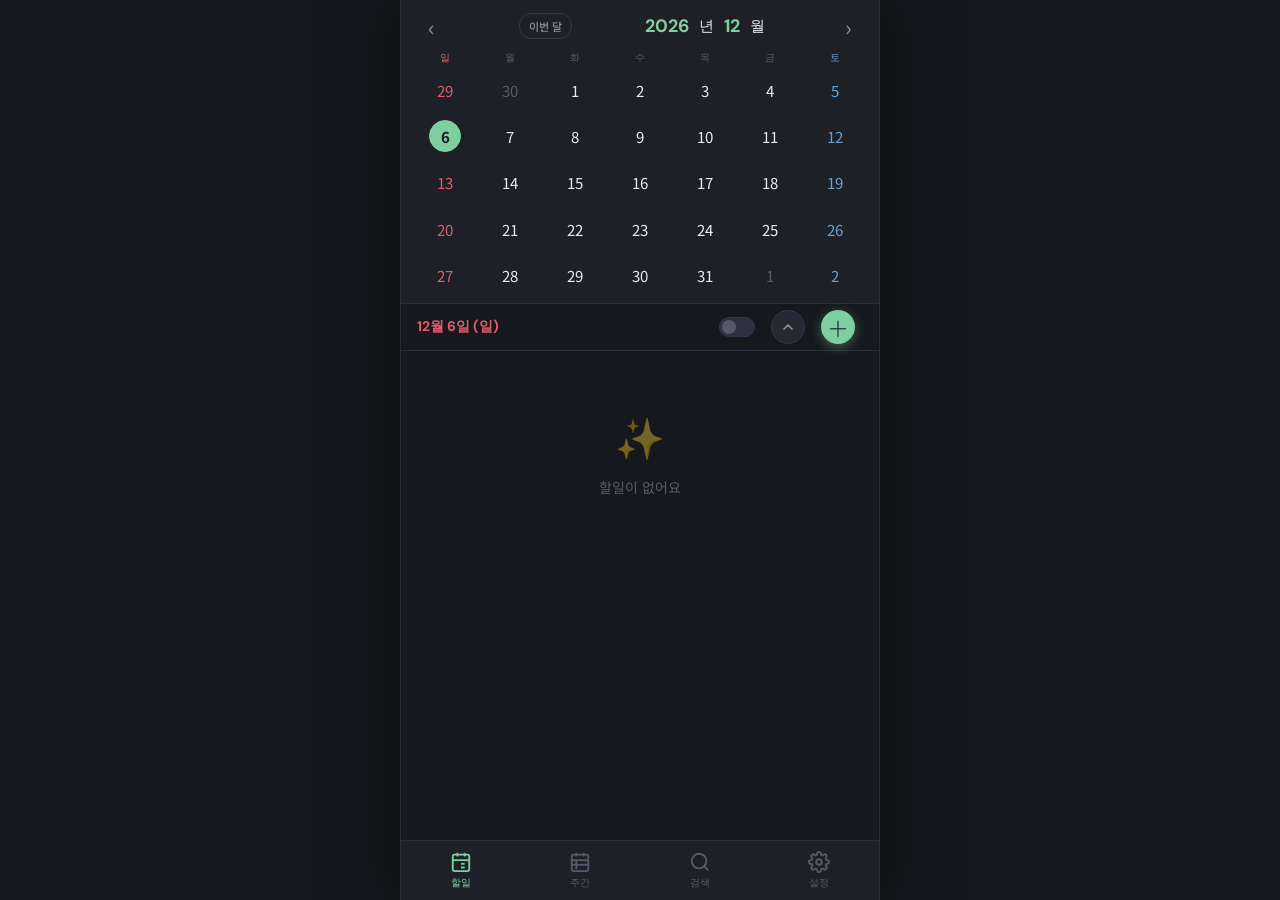
==== index.html @ 2c6abc19 "Update index.html" ====
<!DOCTYPE html>
<html lang="ko">
<head>
  <meta charset="UTF-8" />
  <meta name="viewport" content="width=device-width, initial-scale=1.0, maximum-scale=1.0, user-scalable=no" />
  <meta name="apple-mobile-web-app-capable" content="yes" />
  <meta name="apple-mobile-web-app-status-bar-style" content="black-translucent" />
  <meta name="theme-color" content="#1a1a2e" />
  <title>똑비서</title>
  <link rel="stylesheet" href="css/style.css" />
  <link rel="preconnect" href="https://fonts.googleapis.com" />
  <link href="https://fonts.googleapis.com/css2?family=Noto+Sans+KR:wght@300;400;500;700&family=DM+Sans:wght@300;400;500&display=swap" rel="stylesheet" />
  <style>
    /* ── 스플래시 화면 ── */
    #splash-screen {
      position: fixed;
      inset: 0;
      background: #16181d;
      display: flex;
      flex-direction: column;
      align-items: center;
      justify-content: center;
      z-index: 9999;
      gap: 0;
    }
    #splash-logo {
      width: 420px;
      height: 420px;
      animation: splash-pulse 1.8s ease-in-out infinite;
    }
    #splash-title {
      display: none;
    }
    @keyframes splash-pulse {
      0%, 100% { opacity: 1; transform: scale(1); }
      50%       { opacity: 0.75; transform: scale(0.96); }
    }
    @keyframes spin { to { transform: rotate(360deg); } }
  </style>
</head>
<body>
<script>
  // 스플래시 전에 라이트 모드 복원 (깜빡임 방지)
  if (localStorage.getItem('lightmode') === '1') {
    document.body.classList.add('light-mode');
  }
</script>

<!-- ===== 스플래시 화면 (앱 로딩 중 표시) ===== -->
<div id="splash-screen">
  <img id="splash-logo" src="logo.png" alt="똑비서" />
  <script>
    if (localStorage.getItem('lightmode') === '1') {
      document.getElementById('splash-logo').src = 'logo1.png';
    }
  </script>
</div>

<div id="app" style="display:none">

  
  <!-- ===== 할일 탭 ===== -->
  <div id="tab-todo" class="tab-content active">
    <div id="calendar-section">
      <div id="calendar-header">
        <button id="cal-prev" class="cal-nav">&#8249;</button>
        <button id="cal-thismonth-btn" class="cal-thismonth-btn">이번 달</button>
        <div id="cal-title">
          <span id="cal-year" class="cal-year-btn"></span>년
          <span id="cal-month" class="cal-month-btn"></span>월
        </div>
        <button id="cal-next" class="cal-nav">&#8250;</button>
      </div>
      <div id="calendar-weekdays">
        <span class="wd sun">일</span><span class="wd">월</span><span class="wd">화</span>
        <span class="wd">수</span><span class="wd">목</span><span class="wd">금</span><span class="wd sat">토</span>
      </div>
      <div id="calendar-grid"></div>
    </div>
    <div id="selected-date-bar">
      <span id="selected-date-label"></span><span id="weather-display" style="margin-left:10px;font-size:13px;color:var(--text-secondary);white-space:nowrap;"></span>
      <div id="date-bar-actions" style="visibility:hidden">
        <button id="lightmode-toggle" title="라이트/다크 모드 전환">
          <div class="lm-toggle-track"><div class="lm-toggle-thumb"></div></div>
        </button>
        <button id="cal-toggle-btn" title="달력 접기/펴기">
          <svg id="cal-toggle-icon" viewBox="0 0 24 24" fill="none" stroke="currentColor" stroke-width="2.5" stroke-linecap="round" stroke-linejoin="round">
            <polyline points="18 15 12 9 6 15"></polyline>
          </svg>
        </button>
        <button id="fab-add">＋</button>
      </div>
    </div>
    <div id="todo-list-section">
      <ul id="todo-list"></ul>
    </div>
  </div>

  <!-- ===== 주간 탭 ===== -->
  <div id="tab-weekly" class="tab-content">
    <div id="weekly-header">
      <button id="week-prev" class="week-nav">&#8249;</button>
      <span id="week-range-label"></span>
      <div id="week-header-right">
        <button id="week-important-btn" class="week-filter-btn" title="주간 표시 항목만 보기">중요</button>
        <button id="week-next" class="week-nav">&#8250;</button>
      </div>
    </div>
    <div id="week-day-row-wrap">
      <div id="week-day-row"></div>
    </div>
    <div id="week-selected-bar">
      <span id="week-selected-label"></span>
    </div>
    <div id="weekly-list-section">
      <div id="weekly-todo-list"></div>
    </div>
  </div>

  <!-- ===== 검색 탭 ===== -->
  <div id="tab-search" class="tab-content">
    <div id="search-container">
      <div id="search-input-wrap">
        <input type="text" id="search-input" placeholder="검색어를 입력하세요..." />
        <button id="search-clear">✕</button>
      </div>
      <ul id="search-results"></ul>
    </div>
  </div>

  <!-- ===== 하단 탭바 ===== -->
  <nav id="bottom-nav">
    <button class="nav-btn active" data-tab="todo" id="nav-todo">
      <svg viewBox="0 0 24 24" fill="none" stroke="currentColor" stroke-width="2">
        <rect x="3" y="4" width="18" height="18" rx="2"/>
        <line x1="16" y1="2" x2="16" y2="6"/><line x1="8" y1="2" x2="8" y2="6"/>
        <line x1="3" y1="10" x2="21" y2="10"/>
        <line x1="8" y1="14" x2="8.01" y2="14" stroke-width="3"/><line x1="12" y1="14" x2="16" y2="14"/>
        <line x1="8" y1="18" x2="8.01" y2="18" stroke-width="3"/><line x1="12" y1="18" x2="16" y2="18"/>
      </svg>
      <span>할일</span>
    </button>
    <button class="nav-btn" data-tab="weekly" id="nav-weekly">
      <svg viewBox="0 0 24 24" fill="none" stroke="currentColor" stroke-width="2">
        <rect x="3" y="4" width="18" height="18" rx="2"/>
        <line x1="16" y1="2" x2="16" y2="6"/><line x1="8" y1="2" x2="8" y2="6"/>
        <line x1="3" y1="10" x2="21" y2="10"/>
        <line x1="3" y1="15" x2="21" y2="15"/>
        <line x1="8" y1="10" x2="8" y2="20"/>
      </svg>
      <span>주간</span>
    </button>
    <button class="nav-btn" data-tab="search" id="nav-search">
      <svg viewBox="0 0 24 24" fill="none" stroke="currentColor" stroke-width="2">
        <circle cx="11" cy="11" r="8"/>
        <line x1="21" y1="21" x2="16.65" y2="16.65"/>
      </svg>
      <span>검색</span>
    </button>
    <button class="nav-btn" data-tab="settings" id="nav-settings">
      <svg viewBox="0 0 24 24" fill="none" stroke="currentColor" stroke-width="2">
        <circle cx="12" cy="12" r="3"/>
        <path d="M19.4 15a1.65 1.65 0 0 0 .33 1.82l.06.06a2 2 0 0 1-2.83 2.83l-.06-.06a1.65 1.65 0 0 0-1.82-.33 1.65 1.65 0 0 0-1 1.51V21a2 2 0 0 1-4 0v-.09A1.65 1.65 0 0 0 9 19.4a1.65 1.65 0 0 0-1.82.33l-.06.06a2 2 0 0 1-2.83-2.83l.06-.06A1.65 1.65 0 0 0 4.68 15a1.65 1.65 0 0 0-1.51-1H3a2 2 0 0 1 0-4h.09A1.65 1.65 0 0 0 4.6 9a1.65 1.65 0 0 0-.33-1.82l-.06-.06a2 2 0 0 1 2.83-2.83l.06.06A1.65 1.65 0 0 0 9 4.68a1.65 1.65 0 0 0 1-1.51V3a2 2 0 0 1 4 0v.09a1.65 1.65 0 0 0 1 1.51 1.65 1.65 0 0 0 1.82-.33l.06-.06a2 2 0 0 1 2.83 2.83l-.06.06A1.65 1.65 0 0 0 19.4 9a1.65 1.65 0 0 0 1.51 1H21a2 2 0 0 1 0 4h-.09a1.65 1.65 0 0 0-1.51 1z"/>
      </svg>
      <span>설정</span>
    </button>
  </nav>

</div>

<!-- ===== 설정 슬라이드 패널 ===== -->
<div id="settings-overlay" class="hidden"></div>
<div id="settings-panel" class="hidden">
  <div id="settings-panel-header">
    <span>설정</span>
    <button id="settings-close">✕</button>
  </div>
  <div id="settings-menu">
    <button class="settings-menu-item" id="menu-repeats">
      <span class="settings-menu-icon">🔁</span>
      <span class="settings-menu-label">반복함</span>
      <span class="settings-menu-arrow">›</span>
    </button>
    <button class="settings-menu-item" id="menu-theme">
      <span class="settings-menu-icon">🎨</span>
      <span class="settings-menu-label">테마</span>
      <span class="settings-menu-arrow">›</span>
    </button>
    <button class="settings-menu-item" id="menu-stats">
      <span class="settings-menu-icon">📊</span>
      <span class="settings-menu-label">통계</span>
      <span class="settings-menu-arrow">›</span>
    </button>
    <button class="settings-menu-item" id="menu-export">
      <span class="settings-menu-icon">📤</span>
      <span class="settings-menu-label">파일 내보내기</span>
    </button>
    <button class="settings-menu-item" id="menu-import">
      <span class="settings-menu-icon">📥</span>
      <span class="settings-menu-label">파일 가져오기</span>
    </button>
    <input type="file" id="import-file-input" accept=".json,application/json" style="display:none" />
  </div>
</div>

<!-- ===== 반복함 패널 ===== -->
<div id="repeats-panel" class="hidden">
  <div id="repeats-panel-header">
    <button id="repeats-back">‹</button>
    <span>반복함</span>
  </div>
  <div id="repeats-list"></div>
</div>

<!-- ===== 모달 ===== -->
<div id="modal-overlay" class="hidden">
  <div id="modal-box">
    <div id="modal-header">
      <span id="modal-title-label">할일 추가</span>
      <button id="modal-close">✕</button>
    </div>
    <div id="modal-title-row">
      <input type="text" id="input-title" placeholder="할일을 입력하세요..." autocomplete="off" />
      <label id="detail-toggle-label">
        <input type="checkbox" id="detail-toggle" />
        <span>상세</span>
      </label>
    </div>
    <div id="detail-section" class="hidden">
      <div class="detail-row">
        <label class="detail-label">중요도</label>
        <div id="importance-btns">
          <button class="imp-btn" data-val="0">없음</button>
          <button class="imp-btn" data-val="1">낮음</button>
          <button class="imp-btn" data-val="2">보통</button>
          <button class="imp-btn" data-val="3">높음</button>
        </div>
        <label id="weekly-flag-label">
          <input type="checkbox" id="input-weekly-flag" />
          <span>주간</span>
        </label>
      </div>
      <div class="detail-row">
        <label class="detail-label">메모</label>
        <textarea id="input-memo" placeholder="메모 (선택사항)"></textarea>
      </div>
      <div class="detail-row">
        <label class="detail-label">날짜</label>
        <input type="date" id="input-date" />
      </div>
      <div class="detail-row">
        <label class="detail-label">상기</label>
        <input type="number" id="input-remind" placeholder="0" min="0" max="30" value="0" />
        <span class="detail-unit">일 전</span>
        <button id="repeat-btn" class="repeat-btn" title="반복 설정">🔁 반복</button>
        <label id="checklist-toggle-label">
          <input type="checkbox" id="checklist-toggle" />
          <span>리스트</span>
        </label>
        <button id="checklist-open-btn" class="checklist-open-btn hidden" title="체크리스트 편집">☑ 리스트</button>
      </div>
    </div>
    <button id="modal-save">저장</button>
  </div>
</div>

<!-- ===== 반복 설정 모달 ===== -->
<div id="repeat-overlay" class="hidden">
  <div id="repeat-box">
    <div id="repeat-header">
      <span>반복 설정</span>
      <button id="repeat-modal-close">✕</button>
    </div>
    <div id="rtype-row">
      <button class="rtype-btn active" data-type="none">없음</button>
      <button class="rtype-btn" data-type="daily">매일</button>
      <button class="rtype-btn" data-type="weekly">매주</button>
      <button class="rtype-btn" data-type="monthly">매월</button>
      <button class="rtype-btn" data-type="yearly">매년</button>
      <button class="rtype-btn" data-type="custom">커스텀</button>
    </div>
    <div id="repeat-weekly-wrap" class="repeat-detail hidden">
      <label class="repeat-sub-label">요일 선택</label>
      <div id="repeat-weekday-btns">
        <button class="rday-btn" data-d="0">일</button><button class="rday-btn" data-d="1">월</button>
        <button class="rday-btn" data-d="2">화</button><button class="rday-btn" data-d="3">수</button>
        <button class="rday-btn" data-d="4">목</button><button class="rday-btn" data-d="5">금</button>
        <button class="rday-btn" data-d="6">토</button>
      </div>
    </div>
    <div id="repeat-monthly-wrap" class="repeat-detail hidden">
      <div id="repeat-monthly-mode-row">
        <button class="rmonth-mode-btn active" data-mode="day">N일</button>
        <button class="rmonth-mode-btn" data-mode="week">X째주 Y요일</button>
      </div>
      <div id="repeat-monthly-day-wrap" class="repeat-option">
        <label>매월</label>
        <input type="number" id="repeat-monthly-day" min="1" max="31" placeholder="1" />
        <span>일</span>
      </div>
      <div id="repeat-monthly-week-wrap" class="repeat-option hidden">
        <select id="repeat-monthly-week">
          <option value="1">첫째</option><option value="2">둘째</option>
          <option value="3">셋째</option><option value="4">넷째</option><option value="5">마지막</option>
        </select>
        <select id="repeat-monthly-weekday">
          <option value="0">일요일</option><option value="1">월요일</option><option value="2">화요일</option>
          <option value="3">수요일</option><option value="4">목요일</option><option value="5">금요일</option>
          <option value="6">토요일</option>
        </select>
      </div>
    </div>
    <div id="repeat-yearly-wrap" class="repeat-detail hidden">
      <div class="repeat-option">
        <label>매년</label>
        <select id="repeat-yearly-month">
          <option value="1">1월</option><option value="2">2월</option><option value="3">3월</option>
          <option value="4">4월</option><option value="5">5월</option><option value="6">6월</option>
          <option value="7">7월</option><option value="8">8월</option><option value="9">9월</option>
          <option value="10">10월</option><option value="11">11월</option><option value="12">12월</option>
        </select>
        <input type="number" id="repeat-yearly-day" min="1" max="31" placeholder="1" />
        <span>일</span>
      </div>
    </div>
    <div id="repeat-custom-wrap" class="repeat-detail hidden">
      <label class="repeat-sub-label">요일 선택 (복수)</label>
      <div id="repeat-custom-day-btns">
        <button class="rday-btn" data-d="0">일</button><button class="rday-btn" data-d="1">월</button>
        <button class="rday-btn" data-d="2">화</button><button class="rday-btn" data-d="3">수</button>
        <button class="rday-btn" data-d="4">목</button><button class="rday-btn" data-d="5">금</button>
        <button class="rday-btn" data-d="6">토</button>
      </div>
    </div>
    <div class="repeat-option">
      <label class="repeat-end-label">
        <input type="checkbox" id="repeat-end-toggle" />
        <span>종료일 설정</span>
      </label>
      <div id="repeat-end-date-wrap" class="hidden">
        <input type="date" id="repeat-end-date" />
      </div>
    </div>
    <div id="repeat-footer">
      <button id="repeat-cancel-btn" class="repeat-footer-btn cancel">취소</button>
      <button id="repeat-confirm-btn" class="repeat-footer-btn confirm">확인</button>
    </div>
  </div>
</div>

<!-- ===== 액션 팝업 ===== -->
<div id="action-popup" class="hidden">
  <div id="action-box">
    <input type="date" id="action-date-picker" />
    <button class="action-btn" id="action-tomorrow">📅 1일 뒤</button>
    <button class="action-btn" id="action-pick-date">🗓 날짜 선택</button>
    <button class="action-btn danger" id="action-delete">🗑 삭제</button>
  </div>
</div>

<!-- ===== 년도 팝업 ===== -->
<div id="year-popup" class="hidden">
  <div id="year-box">
    <label>년도 입력</label>
    <input type="number" id="year-input" min="1900" max="2100" />
    <div id="year-btns">
      <button id="year-cancel">취소</button>
      <button id="year-confirm">확인</button>
    </div>
  </div>
</div>

<!-- ===== 월 팝업 ===== -->
<div id="month-popup" class="hidden">
  <div id="month-box">
    <div id="month-grid">
      <button class="month-btn" data-m="1">1월</button><button class="month-btn" data-m="2">2월</button>
      <button class="month-btn" data-m="3">3월</button><button class="month-btn" data-m="4">4월</button>
      <button class="month-btn" data-m="5">5월</button><button class="month-btn" data-m="6">6월</button>
      <button class="month-btn" data-m="7">7월</button><button class="month-btn" data-m="8">8월</button>
      <button class="month-btn" data-m="9">9월</button><button class="month-btn" data-m="10">10월</button>
      <button class="month-btn" data-m="11">11월</button><button class="month-btn" data-m="12">12월</button>
    </div>
  </div>
</div>

<!-- ===== 체크리스트 모달 ===== -->
<div id="checklist-overlay" class="hidden">
  <div id="checklist-box">
    <div id="checklist-header">
      <span>체크 리스트</span>
      <button id="checklist-modal-close">✕</button>
    </div>
    <div id="checklist-items"></div>
    <div id="checklist-add-row">
      <input type="text" id="checklist-input" placeholder="" autocomplete="off" />
      <button id="checklist-add-btn">＋</button>
    </div>
    <div id="checklist-footer">
      <button id="checklist-cancel-btn" class="checklist-footer-btn cancel">취소</button>
      <button id="checklist-confirm-btn" class="checklist-footer-btn confirm">확인</button>
    </div>
  </div>
</div>

<!-- ===== 반복 수정 시트 ===== -->
<div id="repeat-edit-overlay" class="hidden">
  <div id="repeat-edit-box">
    <div class="rds-title">반복 일정 수정</div>
    <button class="rds-btn" id="repeat-edit-only">이 날짜만 수정</button>
    <button class="rds-btn" id="repeat-edit-from">이 날짜 이후 모두 수정</button>
    <button class="rds-btn" id="repeat-edit-all">전체 수정</button>
    <button class="rds-btn cancel" id="repeat-edit-cancel">취소</button>
  </div>
</div>

<!-- ===== 가져오기 확인 모달 ===== -->
<div id="import-confirm-modal" class="hidden">
  <div class="generic-modal-box">
    <div class="generic-modal-title">파일 가져오기</div>
    <div class="generic-modal-text">
      기존의 모든 데이터를 삭제하고,<br>가져온 파일을 적용합니다.
    </div>
    <div class="generic-modal-btns">
      <button class="generic-modal-btn cancel" id="import-confirm-cancel">취소</button>
      <button class="generic-modal-btn danger" id="import-confirm-ok">확인</button>
    </div>
  </div>
</div>

<!-- ===== 형식 오류 안내 모달 ===== -->
<div id="import-error-modal" class="hidden">
  <div class="generic-modal-box">
    <div class="generic-modal-title">파일 형식 오류</div>
    <div class="generic-modal-text" id="import-error-text">
      올바른 똑비서 백업 파일이 아닙니다.
    </div>
    <div class="generic-modal-btns">
      <button class="generic-modal-btn confirm" id="import-error-ok">확인</button>
    </div>
  </div>
</div>

<!--
  스크립트 로딩 순서 (의존성 기준):
    1. config.js   — AppState, newId(), 날짜 유틸, 토스트
    2. storage.js  — IndexedDB 헬퍼
    3. repeat.js   — isRepeatMatch() 정의 (db.js가 사용)
    4. db.js       — config + storage + isRepeatMatch 의존
    5. 그 외 UI 모듈 — 위 4개에 의존
    6. app.js      — 모든 init 호출 (마지막)
-->
<script src="js/config.js"></script>
<script src="js/storage.js"></script>
<script src="js/repeat.js"></script>
<script src="js/db.js"></script>
<script src="js/calendar.js"></script>
<script src="js/modal.js"></script>
<script src="js/gesture.js"></script>
<script src="js/todo.js"></script>
<script src="js/search.js"></script>
<script src="js/weekly.js"></script>
<script src="js/settings.js"></script>
<script src="js/sound.js"></script>
<script src="js/app.js"></script>

<!-- 사용 로그 (자가 실행, 본 앱과 분리) -->
<script src="js/analytics.js"></script>

<script>
/* ── 메모 URL 링크 미리보기 ── */
function updateMemoLinks() {
  const memo = document.getElementById('input-memo');
  if (!memo) return;

  let linkBox = document.getElementById('memo-links-preview');
  const urlRegex = /https?:\/\/[^\s\n"'<>]+/g;
  const urls = (memo.value || '').match(urlRegex);

  if (!urls || urls.length === 0) {
    if (linkBox) linkBox.style.display = 'none';
    return;
  }

  if (!linkBox) {
    linkBox = document.createElement('div');
    linkBox.id = 'memo-links-preview';
    linkBox.style.cssText = 'padding:6px 12px 2px;display:flex;flex-direction:column;gap:4px;';
    const memoRow = memo.closest('.detail-row');
    if (memoRow && memoRow.nextElementSibling) {
      memoRow.parentNode.insertBefore(linkBox, memoRow.nextElementSibling);
    }
  }

  linkBox.innerHTML = '';
  linkBox.style.display = 'flex';

  [...new Set(urls)].forEach(url => {
    const a = document.createElement('a');
    a.href = url;
    a.target = '_blank';
    a.rel = 'noopener noreferrer';
    a.textContent = url.length > 50 ? url.slice(0, 50) + '…' : url;
    a.style.cssText = 'font-size:12px;color:#7ecfa0;text-decoration:underline;word-break:break-all;cursor:pointer;';
    linkBox.appendChild(a);
  });
}

/* 모달 열릴 때 링크 감지 + 넘버링 들여쓰기 복원 */
(function() {
  const _orig = window.openEditModal;
  if (_orig) {
    window.openEditModal = function(todo) {
      _orig(todo);
      setTimeout(() => {
        updateMemoLinks();
        // trim()으로 사라진 1번 항목 들여쓰기 복원
        const memo = document.getElementById('input-memo');
        if (memo && /^\d+\. /.test(memo.value) && /\n {4}\d+\. /.test(memo.value)) {
          memo.value = '    ' + memo.value;
        }
      }, 60);
    };
  }
})();

/* 메모 입력 중 실시간 감지 */
document.addEventListener('input', e => {
  if (e.target.id === 'input-memo') updateMemoLinks();
});

/* 모달 닫힐 때 링크 박스 제거 */
(function() {
  const _orig = window.closeModal;
  if (_orig) {
    window.closeModal = function(...args) {
      const lb = document.getElementById('memo-links-preview');
      if (lb) lb.remove();
      _orig(...args);
    };
  }
})();

/* ── 메모 자동 번호 리스트 (input 이벤트 — 모바일/PC 공통) ── */
(function() {
  let _prevVal = '';
  document.addEventListener('input', function(e) {
    const el = e.target;
    if (el.id !== 'input-memo') return;

    const val = el.value;
    const pos = el.selectionStart;
    const lineStart = val.lastIndexOf('\n', pos - 1) + 1;
    const lineText  = val.substring(lineStart, pos);

    // 1. "숫자. " 입력 감지 → 들여쓰기 + 번호 변환
    const triggerMatch = lineText.match(/^(\d+)\. $/);
    if (triggerMatch) {
      const num = parseInt(triggerMatch[1]);
      const newLine = '    ' + num + '. ';
      const before = val.substring(0, lineStart);
      const after  = val.substring(pos);
      el.value = before + newLine + after;
      el.selectionStart = el.selectionEnd = lineStart + newLine.length;
      _prevVal = el.value;
      return;
    }

    // 2. 줄바꿈 감지 → 번호 줄 다음에 다음 번호 삽입
    const prevVal = _prevVal;
    _prevVal = val;
    if (val.length <= prevVal.length) return; // 삭제면 무시
    const added = val.substring(prevVal.length);
    if (!added.includes('\n')) return;

    // 커서 이전 줄 (방금 엔터 친 줄)
    const prevLineEnd = pos - 1;
    const prevLineStart = val.lastIndexOf('\n', prevLineEnd - 1) + 1;
    const prevLine = val.substring(prevLineStart, prevLineEnd);

    const match = prevLine.match(/^( {4})(\d+)\. (.*)/);
    if (!match) return;

    const indent  = match[1];
    const num     = parseInt(match[2]);
    const content = match[3];

    if (content === '') {
      // 빈 번호 줄 → 번호 제거
      const before = val.substring(0, prevLineStart);
      const after  = val.substring(pos);
      el.value = before + after;
      el.selectionStart = el.selectionEnd = prevLineStart;
    } else {
      // 다음 번호 삽입
      const nextPrefix = indent + (num + 1) + '. ';
      const before = val.substring(0, pos);
      const after  = val.substring(pos);
      el.value = before + nextPrefix + after;
      el.selectionStart = el.selectionEnd = pos + nextPrefix.length;
    }
    _prevVal = el.value;
  });
})();
</script>


<script>
/* ── 날씨 표시 (Open-Meteo, 세종시 고정) ── */
(function() {
  const LAT = 36.48, LON = 127.29;
  const WMO = {
    0:'☀️',1:'🌤️',2:'⛅',3:'☁️',
    45:'🌫️',48:'🌫️',
    51:'🌧️',53:'🌧️',55:'🌧️',
    61:'🌧️',63:'🌧️',65:'🌧️',
    71:'❄️',73:'❄️',75:'❄️',77:'❄️',
    80:'🌦️',81:'🌦️',82:'🌦️',
    85:'🌨️',86:'🌨️',
    95:'⛈️',96:'⛈️',99:'⛈️'
  };
  function wIcon(code) { return WMO[code] || '🌡️'; }

  async function fetchWeather() {
    try {
      const url = 'https://api.open-meteo.com/v1/forecast?latitude=' + LAT +
        '&longitude=' + LON +
        '&daily=temperature_2m_max,temperature_2m_min,weathercode' +
        '&timezone=Asia%2FSeoul&forecast_days=1';
      const res = await fetch(url);
      const data = await res.json();
      const max  = Math.round(data.daily.temperature_2m_max[0]);
      const min  = Math.round(data.daily.temperature_2m_min[0]);
      const icon = wIcon(data.daily.weathercode[0]);
      const el = document.getElementById('weather-display');
      if (el) el.textContent = icon + ' ' + min + '°/' + max + '°';
    } catch(e) {}
  }

  document.addEventListener('DOMContentLoaded', () => {
    setTimeout(fetchWeather, 1500);
  });
})();
</script>
</body>
</html>
---- css/style.css ----
/* =============================================
   똑비서 - CSS (다크모드)
   ============================================= */

:root {
  --bg-base:      #16181d;
  --bg-surface:   #1e2028;
  --bg-elevated:  #262932;
  --bg-hover:     #2e3240;
  --accent:       #7ecfa0;
  --accent-dim:   #4a9e6d;
  --accent-glow:  rgba(126, 207, 160, 0.15);
  --text-primary:   #e8eaf0;
  --text-secondary: #8b90a0;
  --text-muted:     #555a6a;
  --text-done:      #4a4f5e;
  --border:       #2a2d38;
  --border-light: #333748;
  --danger:       #e05c6a;
  --imp-1: #9e9e9e;
  --imp-2: #c8a84b;
  --imp-3: #e8732a;
  --bottom-nav-h: 60px;
  --radius: 12px;
  --radius-sm: 8px;
  --font-main: 'Noto Sans KR', sans-serif;
  --font-ui:   'DM Sans', sans-serif;
}

*, *::before, *::after { box-sizing: border-box; margin: 0; padding: 0; }
html, body { height: 100%; overflow: hidden; }
body {
  font-family: var(--font-main);
  background: var(--bg-base);
  color: var(--text-primary);
  -webkit-font-smoothing: antialiased;
  overscroll-behavior: none;
}
button { border: none; cursor: pointer; background: none; color: inherit; font-family: inherit; }
input, textarea { font-family: inherit; }
ul { list-style: none; }

#app {
  display: flex;
  flex-direction: column;
  height: 100dvh;
  max-width: 480px;
  margin: 0 auto;
  position: relative;
  overflow: hidden;
}

.tab-content { display: none; flex: 1; flex-direction: column; overflow: hidden; }
.tab-content.active { display: flex; }

/* ── 달력 ── */
#calendar-section {
  background: var(--bg-surface);
  border-bottom: 1px solid var(--border);
  padding: 8px 12px 4px;
  flex-shrink: 0;
  user-select: none;
  transition: all 0.35s cubic-bezier(0.4,0,0.2,1);
  overflow: hidden;
}
#calendar-header { display: flex; align-items: center; justify-content: space-between; margin-bottom: 6px; }
#cal-title { font-family: var(--font-ui); font-size: 15px; font-weight: 500; color: var(--text-primary); display: flex; gap: 4px; align-items: center; }
.cal-year-btn, .cal-month-btn { color: var(--accent); cursor: pointer; padding: 2px 6px; border-radius: var(--radius-sm); transition: background 0.15s; font-weight: 700; font-size: 18px; }
.cal-year-btn:hover, .cal-month-btn:hover { background: var(--accent-glow); }
.cal-nav { font-size: 22px; color: var(--text-secondary); width: 36px; height: 36px; display: flex; align-items: center; justify-content: center; border-radius: 50%; transition: background 0.15s, color 0.15s; }
.cal-nav:hover { background: var(--bg-elevated); color: var(--accent); }
.cal-thismonth-btn {
  font-size: 11px; font-weight: 500;
  color: var(--text-secondary);
  padding: 4px 9px;
  border-radius: 12px;
  border: 1px solid var(--border-light);
  margin-left: 4px;
  transition: background 0.15s, color 0.15s, border-color 0.15s;
  flex-shrink: 0;
}
.cal-thismonth-btn:hover { background: var(--accent-glow); color: var(--accent); border-color: var(--accent); }
#calendar-weekdays { display: grid; grid-template-columns: repeat(7, 1fr); margin-bottom: 1px; }
.wd { text-align: center; font-size: 10px; color: var(--text-muted); padding: 1px 0; font-family: var(--font-ui); }
.wd.sun { color: #e05c6a; }
.wd.sat { color: #6b9fd4; }
#calendar-grid { display: grid; grid-template-columns: repeat(7, 1fr); gap: 0; }
.cal-day {
  aspect-ratio: 1.4;
  display: flex; align-items: center; justify-content: center;
  font-size: 15px; border-radius: 6px; cursor: pointer;
  transition: background 0.12s, color 0.12s;
  position: relative; color: var(--text-primary);
  overflow: visible;
}
.cal-day:hover { background: var(--bg-hover); }
.cal-day.other-month { color: var(--text-muted); }
.cal-day.sun { color: #e05c6a; }
.cal-day.sat { color: #6b9fd4; }
.cal-day.today { background: transparent; color: var(--accent); font-weight: 700; }
.cal-day.selected { background: transparent; font-weight: 700; }
.cal-day.today::before, .cal-day.selected::before {
  content: '';
  position: absolute;
  width: 32px; height: 32px;
  border-radius: 50%;
  top: 50%; left: 50%;
  transform: translate(-50%, -50%);
  z-index: 0;
}
.cal-day.today::before { background: var(--accent-glow); border: 1.5px solid var(--accent); }
.cal-day.selected::before { background: var(--accent); }
.cal-day.selected { color: #1a1a2e; position: relative; }
.cal-day span { position: relative; z-index: 1; display: flex; align-items: center; justify-content: center; }
/* 점은 span 아래 절대 위치로 고정 — 숫자 위치에 영향 없음 */
.cal-day.has-todo span::after {
  content: '';
  position: absolute;
  top: 100%;
  margin-top: 2px;
  left: 50%;
  transform: translateX(-50%);
  width: 4px; height: 4px;
  border-radius: 50%;
  background: var(--accent);
  display: block;
  flex-shrink: 0;
}
.cal-day.selected.has-todo span::after { background: #1a1a2e; }
.cal-day.today.has-todo span::after { background: var(--accent); }
.cal-day.past-undone span::after { background: #e05c6a; }
.cal-day.selected.past-undone span::after { background: #1a1a2e; }

/* ── 날짜 바 ── */
#selected-date-bar { display: flex; align-items: center; justify-content: space-between; padding: 8px 16px; background: var(--bg-base); border-bottom: 1px solid var(--border); flex-shrink: 0; }
#selected-date-label { font-size: 14px; font-weight: 700; font-family: var(--font-ui); }
#selected-date-label.date-label-weekday { color: var(--text-primary); }
#selected-date-label.date-label-sat { color: #6b9fd4; }
#selected-date-label.date-label-sun { color: var(--danger); }

#date-bar-actions {
  display: flex; align-items: center; gap: 4px;
  visibility: hidden;
}

/* ── 할일 목록 ── */
#todo-list-section { flex: 1; overflow-y: auto; padding: 8px 0 calc(var(--bottom-nav-h) + 20px); -webkit-overflow-scrolling: touch; }
#todo-list-section::-webkit-scrollbar { width: 3px; }
#todo-list-section::-webkit-scrollbar-thumb { background: var(--border-light); border-radius: 2px; }

.todo-item {
  display: flex; align-items: center; padding: 7px 16px;
  border-bottom: 1px solid var(--border); position: relative;
  overflow: hidden; touch-action: pan-y; background: var(--bg-base); gap: 12px;
}
.todo-item:hover { background: var(--bg-surface); }
.todo-item.dragging { opacity: 0.6; background: var(--bg-elevated); z-index: 100; }
.todo-item.drag-over-top    { border-top: 2.5px solid var(--accent); }
.todo-item.drag-over-bottom { border-bottom: 2.5px solid var(--accent); }

.todo-check { width: 22px; height: 22px; border-radius: 50%; border: 2px solid var(--border-light); flex-shrink: 0; display: flex; align-items: center; justify-content: center; cursor: pointer; transition: border-color 0.2s, background 0.2s; }
.todo-check:hover { border-color: var(--accent); }
.todo-check.checked { border-color: var(--accent-dim); background: var(--accent-dim); }
.todo-check.checked::after { content: '✓'; font-size: 12px; color: #fff; font-weight: 700; }

.todo-text { flex: 1; min-width: 0; }
.todo-title { font-size: 14px; font-weight: 400; color: var(--text-primary); white-space: nowrap; overflow: hidden; text-overflow: ellipsis; line-height: 1.4; }
.todo-meta { display: flex; gap: 6px; margin-top: 3px; align-items: center; }
.todo-memo { font-size: 11px; color: var(--text-secondary); white-space: nowrap; overflow: hidden; text-overflow: ellipsis; }

.imp-badge { width: 4px; align-self: stretch; min-height: 28px; border-radius: 2px; flex-shrink: 0; }
.imp-0 { background: transparent; }
.imp-1 { background: var(--imp-1); }
.imp-2 { background: var(--imp-2); }
.imp-3 { background: var(--imp-3); }

/* 반복 일정 배지: 빨간 세로선 + 샛노란 별 */
.imp-repeat {
  width: 4px;
  align-self: stretch;
  min-height: 28px;
  border-radius: 2px;
  flex-shrink: 0;
  background: #e05c6a;
  position: relative;
  display: flex;
  align-items: center;
  justify-content: center;
  overflow: visible;
}
.repeat-star {
  position: absolute;
  left: 50%;
  top: 50%;
  transform: translate(-50%, -50%);
  font-size: 9px;
  line-height: 1;
  color: #FFE000;
  text-shadow: 0 0 3px rgba(255,224,0,0.6);
  pointer-events: none;
}

.todo-item.done { opacity: 0.5; }
.todo-item.done .todo-title { text-decoration: line-through; color: var(--text-done); }

.done-divider { display: flex; align-items: center; gap: 10px; padding: 10px 16px; color: var(--text-muted); font-size: 11px; font-family: var(--font-ui); }
.done-divider::before, .done-divider::after { content: ''; flex: 1; height: 1px; background: var(--border); }

.drag-handle { color: var(--text-muted); cursor: grab; flex-shrink: 0; padding: 4px 6px; touch-action: none; display: flex; align-items: center; -webkit-user-select: none; user-select: none; -webkit-touch-callout: none; }

/* ── 점3개 메뉴 버튼 ── */
.todo-menu-btn { color: var(--text-muted); cursor: pointer; flex-shrink: 0; padding: 4px 8px; display: flex; align-items: center; opacity: 0.4; transition: opacity 0.15s; }
.todo-menu-btn:hover { opacity: 1; }
.todo-item:hover .todo-menu-btn,
.week-todo-item:hover .todo-menu-btn { opacity: 0.7; }

.empty-state { text-align: center; padding: 48px 24px; color: var(--text-muted); font-size: 14px; }
.empty-state .empty-icon { font-size: 40px; margin-bottom: 12px; opacity: 0.4; display: block; }

/* ── 하단 탭바 ── */
#bottom-nav {
  height: var(--bottom-nav-h);
  background: var(--bg-surface);
  border-top: 1px solid var(--border);
  display: flex; align-items: center;
  flex-shrink: 0; z-index: 10;
}
.nav-btn { flex: 1; display: flex; flex-direction: column; align-items: center; justify-content: center; gap: 3px; color: var(--text-muted); font-size: 10px; font-family: var(--font-ui); transition: color 0.15s; height: 100%; }
.nav-btn svg { width: 22px; height: 22px; }
.nav-btn.active { color: var(--accent); }

/* ── FAB ── */
#fab-add {
  width: 44px; height: 44px; border-radius: 50%;
  background: var(--accent); color: #1a1a2e;
  font-size: 26px; font-weight: 300;
  display: flex; align-items: center; justify-content: center;
  box-shadow: 0 4px 16px rgba(126,207,160,0.4);
  flex-shrink: 0; margin-right: 12px;
  transition: transform 0.15s, box-shadow 0.15s; line-height: 1;
}
#fab-add:hover { transform: scale(1.08); }
#fab-add:active { transform: scale(0.95); }

/* ── 모달 ── */
#modal-overlay { position: fixed; inset: 0; background: rgba(0,0,0,0.6); z-index: 100; display: flex; align-items: flex-end; backdrop-filter: blur(4px); }
#modal-overlay.hidden { display: none; }
#modal-box { background: var(--bg-elevated); width: 100%; max-width: 480px; margin: 0 auto; border-radius: var(--radius) var(--radius) 0 0; padding: 20px 20px 32px; animation: slideUp 0.25s ease; }
@keyframes slideUp { from { transform: translateY(100%); opacity: 0; } to { transform: translateY(0); opacity: 1; } }
#modal-header { display: flex; align-items: center; justify-content: space-between; margin-bottom: 16px; }
#modal-title-label { font-size: 15px; font-weight: 500; color: var(--text-secondary); }
#modal-close { color: var(--text-muted); font-size: 18px; width: 32px; height: 32px; display: flex; align-items: center; justify-content: center; border-radius: 50%; transition: background 0.15s; }
#modal-close:hover { background: var(--bg-hover); color: var(--text-primary); }
#modal-title-row { display: flex; align-items: center; gap: 12px; margin-bottom: 12px; }
#input-title { flex: 1; background: var(--bg-surface); border: 1px solid var(--border-light); border-radius: var(--radius-sm); padding: 10px 14px; color: var(--text-primary); font-size: 15px; outline: none; transition: border-color 0.15s; }
#input-title:focus { border-color: var(--accent); }
#input-title::placeholder { color: var(--text-muted); }
#detail-toggle-label { display: flex; flex-direction: column; align-items: center; gap: 3px; font-size: 11px; color: var(--text-secondary); cursor: pointer; flex-shrink: 0; white-space: nowrap; }
#detail-toggle { width: 16px; height: 16px; accent-color: var(--accent); cursor: pointer; }
#detail-section { border-top: 1px solid var(--border); padding-top: 14px; display: flex; flex-direction: column; gap: 12px; margin-bottom: 16px; }
#detail-section.hidden { display: none; }
.detail-row { display: flex; align-items: center; gap: 8px; flex-wrap: nowrap; }
.detail-label { font-size: 12px; color: var(--text-secondary); min-width: 32px; flex-shrink: 0; }
.detail-unit { font-size: 12px; color: var(--text-muted); white-space: nowrap; }
#importance-btns { display: flex; gap: 4px; flex-shrink: 0; }
.imp-btn { padding: 5px 9px; border-radius: 20px; font-size: 12px; border: 1px solid var(--border-light); color: var(--text-secondary); transition: all 0.15s; white-space: nowrap; }
.imp-btn:hover { border-color: var(--accent); color: var(--accent); }
.imp-btn.active { background: var(--accent); color: #1a1a2e; border-color: var(--accent); font-weight: 600; }
.imp-btn[data-val="1"].active { background: var(--imp-1); border-color: var(--imp-1); color: #1a1a2e; }
.imp-btn[data-val="2"].active { background: var(--imp-2); border-color: var(--imp-2); color: #fff; }
.imp-btn[data-val="3"].active { background: var(--imp-3); border-color: var(--imp-3); color: #fff; }
#input-memo { flex: 1; background: var(--bg-surface); border: 1px solid var(--border-light); border-radius: var(--radius-sm); padding: 8px 12px; color: var(--text-primary); font-size: 13px; outline: none; resize: none; height: 60px; transition: border-color 0.15s; }
#input-memo:focus { border-color: var(--accent); }
#input-memo::placeholder { color: var(--text-muted); }
#input-date, #input-remind { flex: 1; background: var(--bg-surface); border: 1px solid var(--border-light); border-radius: var(--radius-sm); padding: 8px 12px; color: var(--text-primary); font-size: 13px; outline: none; transition: border-color 0.15s; }
#input-remind { max-width: 70px; flex: none; }
#input-date:focus, #input-remind:focus { border-color: var(--accent); }
#input-date::-webkit-calendar-picker-indicator { filter: invert(0.7); }
#modal-save { width: 100%; padding: 13px; background: var(--accent); color: #1a1a2e; border-radius: var(--radius-sm); font-size: 15px; font-weight: 600; transition: opacity 0.15s, transform 0.1s; margin-top: 4px; }
#modal-save:hover { opacity: 0.9; }
#modal-save:active { transform: scale(0.98); }

/* ── 액션 팝업 ── */
#action-popup { position: fixed; inset: 0; background: rgba(0,0,0,0.55); z-index: 90; display: flex; align-items: flex-end; backdrop-filter: blur(3px); }
#action-popup.hidden { display: none; }
#action-box { background: var(--bg-elevated); width: 100%; max-width: 480px; margin: 0 auto; border-radius: var(--radius) var(--radius) 0 0; padding: 12px 16px 20px; display: flex; flex-direction: column; gap: 4px; animation: slideUp 0.2s ease; position: relative; overflow: hidden; }
.action-btn { padding: 15px 20px; border-radius: var(--radius-sm); font-size: 15px; text-align: left; color: var(--text-primary); transition: background 0.15s; }
.action-btn:hover { background: var(--bg-hover); }
.action-btn.danger { color: var(--danger); }

/* 날짜 피커: 모바일/PC 모두 화면 표시 없이 피커만 열기 위한 숨김 처리 */
#action-date-picker {
  position: absolute;
  left: 50%;
  top: 0;
  transform: translateX(-50%);
  opacity: 0;
  width: 1px;
  height: 1px;
  overflow: hidden;
  border: none;
  padding: 0;
  pointer-events: none;
}

/* ── 년도/월 팝업 ── */
#year-popup, #month-popup { position: fixed; inset: 0; background: rgba(0,0,0,0.6); z-index: 110; display: flex; align-items: center; justify-content: center; backdrop-filter: blur(4px); }
#year-popup.hidden, #month-popup.hidden { display: none; }
#year-box, #month-box { background: var(--bg-elevated); border-radius: var(--radius); padding: 24px; width: 260px; border: 1px solid var(--border-light); }
#year-box label { display: block; font-size: 13px; color: var(--text-secondary); margin-bottom: 12px; }
#year-input { width: 100%; background: var(--bg-surface); border: 1px solid var(--border-light); border-radius: var(--radius-sm); padding: 10px 14px; color: var(--text-primary); font-size: 18px; font-family: var(--font-ui); text-align: center; outline: none; margin-bottom: 16px; }
#year-input:focus { border-color: var(--accent); }
#year-btns { display: flex; gap: 8px; }
#year-cancel, #year-confirm { flex: 1; padding: 10px; border-radius: var(--radius-sm); font-size: 14px; font-weight: 500; }
#year-cancel { background: var(--bg-hover); color: var(--text-secondary); }
#year-confirm { background: var(--accent); color: #1a1a2e; }
#month-grid { display: grid; grid-template-columns: repeat(3, 1fr); gap: 8px; }
.month-btn { padding: 12px 8px; border-radius: var(--radius-sm); font-size: 14px; color: var(--text-primary); border: 1px solid var(--border); transition: all 0.15s; text-align: center; }
.month-btn:hover { background: var(--accent-glow); border-color: var(--accent); color: var(--accent); }
.month-btn.current { background: var(--accent); color: #1a1a2e; border-color: var(--accent); font-weight: 600; }

/* ── 검색 탭 ── */
#tab-search { flex-direction: column; background: var(--bg-base); }
#search-container { display: flex; flex-direction: column; flex: 1; overflow: hidden; padding-top: 12px; }
#search-input-wrap { display: flex; align-items: center; gap: 8px; padding: 0 16px 12px; border-bottom: 1px solid var(--border); flex-shrink: 0; }
#search-input { flex: 1; background: var(--bg-elevated); border: 1px solid var(--border-light); border-radius: 24px; padding: 10px 18px; color: var(--text-primary); font-size: 14px; outline: none; transition: border-color 0.15s; }
#search-input:focus { border-color: var(--accent); }
#search-input::placeholder { color: var(--text-muted); }
#search-clear { color: var(--text-muted); font-size: 16px; width: 32px; height: 32px; display: flex; align-items: center; justify-content: center; border-radius: 50%; }
#search-results { flex: 1; overflow-y: auto; padding-bottom: calc(var(--bottom-nav-h) + 8px); }
.search-item { padding: 12px 16px; border-bottom: 1px solid var(--border); cursor: pointer; transition: background 0.12s; }
.search-item:hover { background: var(--bg-surface); }
.search-item .s-title { font-size: 14px; color: var(--text-primary); margin-bottom: 3px; }
.search-item .s-date { font-size: 11px; color: var(--text-secondary); font-family: var(--font-ui); }
.search-item.done-item .s-title { text-decoration: line-through; color: var(--text-muted); }
.search-item mark { background: var(--accent-glow); color: var(--accent); border-radius: 2px; padding: 0 1px; }
.search-done-divider { display: flex; align-items: center; gap: 10px; padding: 10px 16px; color: var(--text-muted); font-size: 11px; font-family: var(--font-ui); }
.search-done-divider::before, .search-done-divider::after { content: ''; flex: 1; height: 1px; background: var(--border); }

/* =============================================
   주간 탭
   ============================================= */
#tab-weekly { flex-direction: column; background: var(--bg-base); }

/* 주 범위 헤더 */
#weekly-header {
  display: flex; align-items: center; justify-content: space-between;
  padding: 12px 16px;
  background: var(--bg-surface);
  border-bottom: 1px solid var(--border);
  flex-shrink: 0;
}
#week-range-label {
  font-size: 15px; font-weight: 600;
  color: var(--text-primary);
  font-family: var(--font-ui);
}
.week-nav {
  font-size: 20px; color: var(--text-secondary);
  width: 36px; height: 36px;
  display: flex; align-items: center; justify-content: center;
  border-radius: 8px;
  border: 1px solid var(--border-light);
  background: var(--bg-elevated);
  transition: background 0.15s, color 0.15s, border-color 0.15s;
  font-weight: 600;
}
.week-nav:hover { background: var(--bg-hover); color: var(--accent); border-color: var(--accent); }

/* 요일 카드 행 */
#week-day-row-wrap {
  background: var(--bg-surface);
  padding: 10px 10px 12px;
  border-bottom: 1px solid var(--border);
  flex-shrink: 0;
}
#week-day-row {
  display: grid;
  grid-template-columns: repeat(7, 1fr);
  gap: 5px;
}
.week-day-card {
  display: flex; flex-direction: column;
  align-items: center; justify-content: center;
  gap: 4px;
  padding: 8px 4px;
  border-radius: 10px;
  cursor: default;
  transition: background 0.15s;
  border: 1px solid var(--border);
  background: var(--bg-elevated);
  position: relative;
}
.week-day-card.selected {
  background: var(--accent);
  border-color: var(--accent);
}
.week-day-card.selected .wdc-name,
.week-day-card.selected .wdc-num { color: #1a1a2e !important; }
.week-day-card.today {
  background: var(--accent);
  border-color: var(--accent);
}
.week-day-card.today .wdc-name,
.week-day-card.today .wdc-num { color: #1a1a2e !important; }

.wdc-name {
  font-size: 10px;
  font-family: var(--font-ui);
  color: var(--text-secondary);
  font-weight: 500;
}
.wdc-num {
  font-size: 16px;
  font-weight: 600;
  color: var(--text-primary);
  font-family: var(--font-ui);
}
.week-day-card.sat .wdc-name,
.week-day-card.sat .wdc-num { color: #6b9fd4; }
.week-day-card.sun .wdc-name,
.week-day-card.sun .wdc-num { color: var(--danger); }

/* 할일 있는 날 점 */
.week-day-card.has-todo::after {
  content: '';
  position: absolute;
  bottom: 4px;
  width: 4px; height: 4px;
  border-radius: 50%;
  background: var(--accent);
}
.week-day-card.selected.has-todo::after { background: #1a1a2e; }
.week-day-card.today.has-todo::after { background: #1a1a2e; }

/* 선택 날짜 바 */
#week-selected-bar {
  padding: 8px 16px;
  border-bottom: 1px solid var(--border);
  flex-shrink: 0;
  background: var(--bg-base);
}
#week-selected-label {
  font-size: 13px;
  font-family: var(--font-ui);
  color: var(--text-primary);
}
#week-selected-label.week-sat { color: #6b9fd4; }
#week-selected-label.week-sun { color: var(--danger); }

/* 주간 할일 목록 */
#weekly-list-section {
  flex: 1; overflow-y: auto;
  padding: 8px 0 calc(var(--bottom-nav-h) + 8px);
  -webkit-overflow-scrolling: touch;
}
#weekly-list-section::-webkit-scrollbar { width: 3px; }
#weekly-list-section::-webkit-scrollbar-thumb { background: var(--border-light); border-radius: 2px; }

.week-todo-item {  display: flex; align-items: center;
  padding: 7px 16px;
  border-bottom: 1px solid var(--border);
  gap: 12px;
  background: var(--bg-base);
  transition: background 0.12s;
  overflow: hidden;
}
.week-todo-item .todo-text { min-width: 0; overflow: hidden; }
.week-todo-item .todo-title { white-space: nowrap; overflow: hidden; text-overflow: ellipsis; }
.week-todo-item:hover { background: var(--bg-surface); }
.week-todo-item.done { opacity: 0.45; }
.week-todo-item.done .todo-title { text-decoration: line-through; color: var(--text-done); }

.week-done-divider {
  display: flex; align-items: center; gap: 10px;
  padding: 8px 16px;
  color: var(--text-muted); font-size: 11px; font-family: var(--font-ui);
}
.week-done-divider::before, .week-done-divider::after { content: ''; flex: 1; height: 1px; background: var(--border); }

/* 주간 날짜 섹션 헤더 */
.week-section-header {
  padding: 10px 16px 7px;
  font-size: 13px; font-weight: 600;
  color: var(--text-primary);
  font-family: var(--font-ui);
  background: var(--bg-surface);
  border-bottom: 1px solid var(--border);
  margin-top: 6px;
  border-left: 3px solid var(--accent);
}
.week-section-header:first-child { margin-top: 0; }
.week-section-header.week-sat { color: #6b9fd4; border-left-color: #6b9fd4; }
.week-section-header.week-sun { color: var(--danger); border-left-color: var(--danger); }

/* 달력 콜랩스 핸들 바 */
#cal-collapse-bar {
  display: flex; align-items: center; justify-content: center;
  height: 18px; cursor: pointer;
  background: var(--bg-surface);
  border-bottom: 1px solid var(--border);
  flex-shrink: 0;
}
#cal-collapse-bar::before {
  content: '';
  width: 36px; height: 3px;
  border-radius: 2px;
  background: var(--border-light);
  transition: background 0.15s;
}
#cal-collapse-bar:hover::before { background: var(--accent); }

/* 달력 축소 상태 */
#calendar-section {
  transition: padding 0.3s cubic-bezier(0.4,0,0.2,1);
}
#calendar-section #calendar-header,
#calendar-section #calendar-weekdays {
  transition: opacity 0.2s ease, max-height 0.3s cubic-bezier(0.4,0,0.2,1);
  overflow: hidden;
  max-height: 60px;
  opacity: 1;
}
#calendar-section.collapsed #calendar-header,
#calendar-section.collapsed #calendar-weekdays {
  max-height: 0;
  opacity: 0;
  pointer-events: none;
  margin: 0;
}
#calendar-section.collapsed {
  padding: 6px 12px 2px;
}
#calendar-section.collapsed #calendar-grid .cal-day {
  aspect-ratio: 1.1;
  font-size: 13px;
}


/* ── 공통 ── */
.todo-item.swipe-complete { background: var(--accent-glow) !important; }

@media (min-width: 481px) {
  #app { border-left: 1px solid var(--border); border-right: 1px solid var(--border); box-shadow: 0 0 60px rgba(0,0,0,0.5); }
}

.spinner { display: none; }

#toast { position: fixed; bottom: calc(var(--bottom-nav-h) + 80px); left: 50%; transform: translateX(-50%) translateY(20px); background: var(--bg-elevated); color: var(--text-primary); padding: 10px 20px; border-radius: 24px; font-size: 13px; border: 1px solid var(--border-light); opacity: 0; transition: opacity 0.2s, transform 0.2s; pointer-events: none; z-index: 200; white-space: nowrap; }
#toast.show { opacity: 1; transform: translateX(-50%) translateY(0); }

/* =============================================
   반복 설정
   ============================================= */

/* 반복 버튼 (상세 섹션 내) */
.repeat-btn {
  padding: 7px 18px;
  border-radius: 20px;
  font-size: 13px;
  border: 1px solid var(--border-light);
  color: var(--text-secondary);
  transition: all 0.15s;
  white-space: nowrap;
  flex-shrink: 0;
}
.repeat-btn:hover { border-color: var(--accent); color: var(--accent); }
.repeat-btn.active { background: var(--accent); color: #1a1a2e; border-color: var(--accent); font-weight: 600; }

/* 반복 아이콘 */
.repeat-icon { font-size: 11px; opacity: 0.7; }

/* 반복 모달 오버레이 */
#repeat-overlay {
  position: fixed; inset: 0;
  background: rgba(0,0,0,0.6);
  z-index: 150;
  display: flex; align-items: center; justify-content: center;
  backdrop-filter: blur(4px);
}
#repeat-overlay.hidden { display: none; }

#repeat-box {
  background: var(--bg-elevated);
  border-radius: var(--radius);
  padding: 20px;
  width: calc(100% - 40px);
  max-width: 340px;
  border: 1px solid var(--border-light);
}

#repeat-header {
  display: flex; align-items: center; justify-content: space-between;
  margin-bottom: 16px;
  font-size: 15px; font-weight: 500; color: var(--text-primary);
}
#repeat-modal-close {
  color: var(--text-muted); font-size: 18px;
  width: 32px; height: 32px;
  display: flex; align-items: center; justify-content: center;
  border-radius: 50%; transition: background 0.15s;
}
#repeat-modal-close:hover { background: var(--bg-hover); }

/* 타입 버튼 행 */
#rtype-row {
  display: flex; gap: 6px; flex-wrap: wrap;
  margin-bottom: 16px;
}
.rtype-btn {
  padding: 6px 12px;
  border-radius: 20px;
  font-size: 12px;
  border: 1px solid var(--border-light);
  color: var(--text-secondary);
  transition: all 0.15s;
}
.rtype-btn:hover { border-color: var(--accent); color: var(--accent); }
.rtype-btn.active { background: var(--accent); color: #1a1a2e; border-color: var(--accent); font-weight: 600; }

/* 반복 옵션 행 */
.repeat-option {
  display: flex; align-items: center; gap: 8px;
  margin-bottom: 12px;
  font-size: 13px; color: var(--text-secondary);
}
.repeat-option.hidden { display: none; }
.repeat-option input[type="number"] {
  width: 64px;
  background: var(--bg-surface);
  border: 1px solid var(--border-light);
  border-radius: var(--radius-sm);
  padding: 6px 10px;
  color: var(--text-primary);
  font-size: 14px; text-align: center;
  outline: none;
}
.repeat-option input[type="number"]:focus { border-color: var(--accent); }
.repeat-option input[type="date"] {
  flex: 1;
  background: var(--bg-surface);
  border: 1px solid var(--border-light);
  border-radius: var(--radius-sm);
  padding: 6px 10px;
  color: var(--text-primary);
  font-size: 13px; outline: none;
}
.repeat-option input[type="date"]:focus { border-color: var(--accent); }
.repeat-option input[type="date"]::-webkit-calendar-picker-indicator { filter: invert(0.7); }
.repeat-end-label {
  display: flex; align-items: center; gap: 6px;
  cursor: pointer; font-size: 13px; color: var(--text-secondary);
}
.repeat-end-label input[type="checkbox"] { accent-color: var(--accent); width: 15px; height: 15px; }
#repeat-end-date-wrap { margin-top: 8px; display: flex; }
#repeat-end-date-wrap.hidden { display: none; }

/* 반복 모달 하단 버튼 */
#repeat-footer {
  display: flex; gap: 8px; margin-top: 16px;
}
.repeat-footer-btn {
  flex: 1; padding: 11px;
  border-radius: var(--radius-sm);
  font-size: 14px; font-weight: 500;
  transition: opacity 0.15s;
}
.repeat-footer-btn.cancel { background: var(--bg-hover); color: var(--text-secondary); }
.repeat-footer-btn.confirm { background: var(--accent); color: #1a1a2e; }
.repeat-footer-btn:hover { opacity: 0.85; }

/* =============================================
   날짜바 + FAB 통합
   ============================================= */
#selected-date-bar {
  padding: 6px 12px 6px 16px;
  background: var(--bg-base);
  border-bottom: 1px solid var(--border);
  flex-shrink: 0;
  display: flex;
  align-items: center;
  justify-content: space-between;
  min-height: 40px;
}
#date-bar-actions {
  display: flex;
  align-items: center;
  gap: 16px;
  flex-shrink: 0;
}
#cal-toggle-btn {
  width: 34px; height: 34px;
  border-radius: 50%;
  background: var(--bg-elevated);
  color: var(--text-secondary);
  display: flex; align-items: center; justify-content: center;
  flex-shrink: 0;
  transition: background 0.15s, color 0.15s, transform 0.15s;
  border: 1px solid var(--border-light);
}
#cal-toggle-btn svg { width: 16px; height: 16px; }
#cal-toggle-btn:hover { background: var(--bg-hover); color: var(--accent); border-color: var(--accent); }
#cal-toggle-btn:active { transform: scale(0.92); }
#fab-add {
  width: 34px; height: 34px;
  border-radius: 50%;
  background: var(--accent);
  color: #1a1a2e;
  font-size: 22px; font-weight: 300;
  display: flex; align-items: center; justify-content: center;
  box-shadow: 0 3px 12px rgba(126,207,160,0.4);
  flex-shrink: 0;
  transition: transform 0.15s, box-shadow 0.15s;
  line-height: 1;
}
#fab-add:hover { transform: scale(1.1); }
#fab-add:active { transform: scale(0.92); }

/* =============================================
   주간 필터 버튼
   ============================================= */
#week-header-right {
  display: flex; align-items: center; gap: 12px;
}
.week-filter-btn {
  padding: 6px 14px;
  border-radius: 14px;
  font-size: 12px; font-weight: 500;
  border: 1px solid var(--border-light);
  color: var(--text-secondary);
  transition: all 0.15s;
}
.week-filter-btn.active {
  background: var(--accent);
  color: #1a1a2e;
  border-color: var(--accent);
  font-weight: 600;
}

/* =============================================
   주간 체크 표시 아이콘
   ============================================= */
.weekly-flag-icon { color: var(--accent); font-size: 14px; }
#weekly-flag-label {
  display: flex; align-items: center; gap: 4px;
  font-size: 11px; color: var(--text-secondary);
  cursor: pointer; flex-shrink: 0; margin-left: 6px;
  white-space: nowrap;
}
#weekly-flag-label input { accent-color: var(--accent); width: 14px; height: 14px; }

/* =============================================
   설정 슬라이드 패널
   ============================================= */
#settings-overlay {
  position: fixed; inset: 0;
  background: rgba(0,0,0,0.5);
  z-index: 200;
  backdrop-filter: blur(2px);
}
#settings-overlay.hidden { display: none; }

#settings-panel {
  position: fixed;
  top: 0; left: 0; bottom: 0;
  width: 280px;
  background: var(--bg-surface);
  z-index: 201;
  transform: translateX(-100%);
  transition: transform 0.3s cubic-bezier(0.4,0,0.2,1);
  display: flex; flex-direction: column;
  box-shadow: 4px 0 24px rgba(0,0,0,0.4);
}
#settings-panel.hidden { display: none; }
#settings-panel.open { transform: translateX(0); }

#settings-panel-header {
  display: flex; align-items: center; justify-content: space-between;
  padding: 20px 16px 16px;
  border-bottom: 1px solid var(--border);
  font-size: 17px; font-weight: 600; color: var(--text-primary);
}
#settings-close {
  color: var(--text-muted); font-size: 18px;
  width: 32px; height: 32px;
  display: flex; align-items: center; justify-content: center;
  border-radius: 50%; transition: background 0.15s;
}
#settings-close:hover { background: var(--bg-hover); }

#settings-menu { padding: 8px 0; }
.settings-menu-item {
  display: flex; align-items: center; gap: 12px;
  width: 100%; padding: 14px 16px;
  color: var(--text-primary); font-size: 14px;
  transition: background 0.15s; text-align: left;
}
.settings-menu-item:hover { background: var(--bg-hover); }
.settings-menu-icon { font-size: 18px; }
.settings-menu-label { flex: 1; }
.settings-menu-arrow { color: var(--text-muted); font-size: 18px; }

/* =============================================
   반복함 패널
   ============================================= */
#repeats-panel {
  position: fixed;
  top: 0; left: 0; bottom: 0;
  width: 280px;
  background: var(--bg-elevated);
  z-index: 202;
  transform: translateX(-100%);
  transition: transform 0.3s cubic-bezier(0.4,0,0.2,1);
  display: flex; flex-direction: column;
}
#repeats-panel.hidden { display: none; }
#repeats-panel.open { transform: translateX(0); }

#repeats-panel-header {
  display: flex; align-items: center; gap: 10px;
  padding: 20px 16px 16px;
  border-bottom: 1px solid var(--border);
  font-size: 16px; font-weight: 600; color: var(--text-primary);
}
#repeats-back {
  font-size: 24px; color: var(--text-secondary);
  width: 32px; height: 32px;
  display: flex; align-items: center; justify-content: center;
}

#repeats-list { flex: 1; overflow-y: auto; padding: 8px 0; }

.repeat-list-item {
  display: flex; align-items: center;
  padding: 12px 16px;
  border-bottom: 1px solid var(--border);
  gap: 10px;
}
.repeat-item-info { flex: 1; min-width: 0; }
.repeat-item-title {
  font-size: 13px; color: var(--text-primary);
  white-space: nowrap; overflow: hidden; text-overflow: ellipsis;
}
.repeat-item-sub { font-size: 11px; color: var(--text-secondary); margin-top: 2px; }
.repeat-item-del {
  padding: 5px 10px; border-radius: var(--radius-sm);
  font-size: 12px; color: var(--danger);
  border: 1px solid var(--danger);
  transition: background 0.15s;
  flex-shrink: 0;
}
.repeat-item-del:hover { background: rgba(224,92,106,0.1); }

.repeat-del-options {
  display: flex; flex-direction: column; gap: 4px;
  padding: 8px 16px;
  background: var(--bg-hover);
  border-bottom: 1px solid var(--border);
}
.repeat-del-options button {
  padding: 8px 12px; border-radius: var(--radius-sm);
  font-size: 13px; text-align: left;
  color: var(--danger); transition: background 0.12s;
}
.repeat-del-options button.cancel { color: var(--text-secondary); }
.repeat-del-options button:hover { background: var(--bg-elevated); }

/* =============================================
   반복 상세 옵션 (repeat modal 안)
   ============================================= */
.repeat-detail { margin-bottom: 12px; }
.repeat-detail.hidden { display: none; }
.repeat-sub-label {
  display: block; font-size: 11px; color: var(--text-secondary);
  margin-bottom: 6px;
}
#repeat-weekday-btns, #repeat-custom-day-btns {
  display: flex; gap: 5px; flex-wrap: wrap;
}
.rday-btn {
  width: 34px; height: 34px;
  border-radius: 50%;
  font-size: 12px; font-weight: 500;
  border: 1px solid var(--border-light);
  color: var(--text-secondary);
  transition: all 0.15s;
  display: flex; align-items: center; justify-content: center;
}
.rday-btn:hover { border-color: var(--accent); color: var(--accent); }
.rday-btn.active { background: var(--accent); color: #1a1a2e; border-color: var(--accent); font-weight: 700; }

#repeat-monthly-mode-row {
  display: flex; gap: 6px; margin-bottom: 10px;
}
.rmonth-mode-btn {
  padding: 5px 12px; border-radius: 14px; font-size: 12px;
  border: 1px solid var(--border-light); color: var(--text-secondary);
  transition: all 0.15s;
}
.rmonth-mode-btn.active { background: var(--accent); color: #1a1a2e; border-color: var(--accent); font-weight: 600; }

select {
  background: var(--bg-surface);
  border: 1px solid var(--border-light);
  border-radius: var(--radius-sm);
  padding: 6px 8px;
  color: var(--text-primary);
  font-size: 12px; outline: none;
}
select:focus { border-color: var(--accent); }

/* ── 반복 삭제 선택 시트 (action-box 내부 오버레이) ── */
.repeat-delete-sheet {
  position: absolute;
  inset: 0;
  background: var(--bg-elevated, #1e1e2e);
  border-radius: var(--radius, 16px) var(--radius, 16px) 0 0;
  padding: 12px 12px 16px;
  z-index: 10;
  display: flex;
  flex-direction: column;
  gap: 6px;
  animation: slideUp 0.18s ease;
  overflow-y: auto;
}

.rds-title {
  font-size: 13px;
  color: var(--text-muted, #888);
  text-align: center;
  padding-bottom: 6px;
  border-bottom: 1px solid var(--border, #333);
  margin-bottom: 2px;
  flex-shrink: 0;
}

.rds-btn {
  width: 100%;
  padding: 11px 16px;
  background: var(--surface2, #2a2a3e);
  border: none;
  border-radius: 10px;
  color: var(--text, #eee);
  font-size: 14px;
  font-family: inherit;
  text-align: left;
  cursor: pointer;
  transition: background 0.15s;
  flex-shrink: 0;
}
.rds-btn:active { background: var(--surface3, #333); }
.rds-btn.danger { color: var(--danger, #e05c6a); }
.rds-btn.cancel {
  color: var(--text-muted, #888);
  background: transparent;
  text-align: center;
  margin-top: 2px;
}

/* 반복함 삭제 옵션 개선 */
.repeat-del-options {
  display: flex;
  flex-direction: column;
  gap: 6px;
  margin-top: 10px;
  padding: 10px;
  background: var(--surface2, #2a2a3e);
  border-radius: 10px;
}
.repeat-del-options button {
  padding: 10px 14px;
  background: var(--surface3, #333);
  border: none;
  border-radius: 8px;
  color: var(--text, #eee);
  font-size: 14px;
  font-family: inherit;
  text-align: left;
  cursor: pointer;
}
.repeat-del-options button.danger { color: var(--danger, #e05c6a); }
.repeat-del-options button.cancel { color: var(--text-muted, #888); background: transparent; }
/* =============================================
   체크리스트 토글 라벨
   ============================================= */
#checklist-toggle-label {
  display: flex; align-items: center; gap: 4px;
  font-size: 11px; color: var(--text-secondary);
  cursor: pointer; flex-shrink: 0; margin-left: 6px;
  white-space: nowrap;
}
#checklist-toggle-label input { accent-color: var(--accent); width: 14px; height: 14px; }

/* =============================================
   체크리스트 모달
   ============================================= */
#checklist-overlay {
  position: fixed; inset: 0;
  background: rgba(0,0,0,0.6);
  z-index: 160;
  display: flex; align-items: center; justify-content: center;
  backdrop-filter: blur(4px);
}
#checklist-overlay.hidden { display: none; }

#checklist-box {
  background: var(--bg-elevated);
  border-radius: var(--radius);
  padding: 20px;
  width: calc(100% - 40px);
  max-width: 360px;
  max-height: 80vh;
  display: flex; flex-direction: column;
  border: 1px solid var(--border-light);
  gap: 12px;
}

#checklist-header {
  display: flex; align-items: center; justify-content: space-between;
  font-size: 15px; font-weight: 500; color: var(--text-primary);
  flex-shrink: 0;
}
#checklist-modal-close {
  color: var(--text-muted); font-size: 18px;
  width: 32px; height: 32px;
  display: flex; align-items: center; justify-content: center;
  border-radius: 50%; transition: background 0.15s;
}
#checklist-modal-close:hover { background: var(--bg-hover); }

#checklist-items {
  flex: 1; overflow-y: auto;
  display: flex; flex-direction: column; gap: 6px;
  min-height: 0;
}

.checklist-item-row {
  display: flex; align-items: center; gap: 8px;
  padding: 8px 10px;
  background: var(--bg-surface);
  border-radius: var(--radius-sm);
  border: 1px solid var(--border);
  transition: background 0.12s;
  user-select: none;
  -webkit-user-select: none;
}
.checklist-item-row.cl-dragging {
  opacity: 0.3;
}
.checklist-item-row.cl-drag-over-top {
  border-top: 2.5px solid var(--accent);
}
.checklist-item-row.cl-drag-over-bottom {
  border-bottom: 2.5px solid var(--accent);
}
.cl-drag-clone {
  box-shadow: 0 4px 20px rgba(0,0,0,0.4);
}

.checklist-drag-handle {
  color: var(--text-muted); cursor: grab;
  flex-shrink: 0; padding: 2px 4px;
  touch-action: none;
  display: flex; align-items: center;
  -webkit-user-select: none; user-select: none;
  -webkit-touch-callout: none;
}
.checklist-drag-handle:active { cursor: grabbing; }

.checklist-item-check {
  width: 16px; height: 16px;
  accent-color: var(--accent);
  flex-shrink: 0; cursor: pointer;
}

.checklist-item-text {
  flex: 1; background: transparent;
  border: none; outline: none;
  color: var(--text-primary); font-size: 14px;
  font-family: var(--font-main);
  min-width: 0;
}
.checklist-item-text::placeholder { color: var(--text-muted); }

.checklist-item-del {
  color: var(--text-muted); font-size: 13px;
  flex-shrink: 0; padding: 2px 6px;
  border-radius: 4px; transition: color 0.15s, background 0.15s;
}
.checklist-item-del:hover { color: var(--danger); background: rgba(224,92,106,0.1); }

#checklist-add-row {
  display: flex; gap: 8px; align-items: center;
  flex-shrink: 0;
}
#checklist-input {
  flex: 1; background: var(--bg-surface);
  border: 1px solid var(--border-light);
  border-radius: var(--radius-sm);
  padding: 8px 12px; color: var(--text-primary);
  font-size: 14px; outline: none;
  font-family: var(--font-main);
  transition: border-color 0.15s;
}
#checklist-input:focus { border-color: var(--accent); }
#checklist-input::placeholder { color: var(--text-muted); }

#checklist-add-btn {
  width: 34px; height: 34px;
  border-radius: 50%;
  background: var(--accent); color: #1a1a2e;
  font-size: 20px; font-weight: 300;
  display: flex; align-items: center; justify-content: center;
  flex-shrink: 0; transition: transform 0.15s;
}
#checklist-add-btn:hover { transform: scale(1.08); }

#checklist-footer {
  display: flex; gap: 8px;
  flex-shrink: 0;
}
.checklist-footer-btn {
  flex: 1; padding: 11px;
  border-radius: var(--radius-sm);
  font-size: 14px; font-weight: 500;
  transition: opacity 0.15s;
}
.checklist-footer-btn.cancel { background: var(--bg-hover); color: var(--text-secondary); }
.checklist-footer-btn.confirm { background: var(--accent); color: #1a1a2e; }
.checklist-footer-btn:hover { opacity: 0.85; }

/* =============================================
   체크리스트 아이콘 & 진행도 (할일/주간 탭)
   ============================================= */
.checklist-icon {
  font-size: 14px;
  color: var(--accent);
  margin-right: 2px;
}
.checklist-progress {
  font-size: 11px;
  color: var(--text-secondary);
  font-family: var(--font-ui);
}

/* =============================================
   반복 수정 오버레이
   ============================================= */
#repeat-edit-overlay {
  position: fixed; inset: 0;
  background: rgba(0,0,0,0.55);
  z-index: 170;
  display: flex; align-items: flex-end; justify-content: center;
  backdrop-filter: blur(3px);
}
#repeat-edit-overlay.hidden { display: none; }

#repeat-edit-box {
  background: var(--bg-elevated);
  width: 100%; max-width: 480px;
  border-radius: var(--radius) var(--radius) 0 0;
  padding: 12px 16px 28px;
  display: flex; flex-direction: column; gap: 6px;
  animation: slideUp 0.2s ease;
}

/* ─── 체크리스트 열기 버튼 (항목 있을 때) ─── */
.checklist-open-btn {
  padding: 7px 12px;
  border-radius: 20px;
  font-size: 13px;
  border: 1px solid var(--accent);
  color: var(--accent);
  background: transparent;
  transition: all 0.15s;
  white-space: nowrap;
  flex-shrink: 0;
  font-family: var(--font-main);
}
.checklist-open-btn:hover { background: var(--accent-glow); }
.checklist-open-btn.active {
  background: var(--accent);
  color: #1a1a2e;
  font-weight: 600;
}
.checklist-open-btn.hidden { display: none; }
#checklist-toggle-label.hidden { display: none; }

/* =============================================
   라이트 모드
   ============================================= */
body.light-mode {
  --bg-base:        #f4f5f0;
  --bg-surface:     #ebeee7;
  --bg-elevated:    #e2e5dc;
  --bg-hover:       #d8dcd2;
  --accent:         #3a9e6a;
  --accent-dim:     #2d7d52;
  --accent-glow:    rgba(58, 158, 106, 0.18);
  --text-primary:   #1e2028;
  --text-secondary: #4a5060;
  --text-muted:     #8a8f9e;
  --text-done:      #aab0be;
  --border:         #cdd0c8;
  --border-light:   #bdc1b8;
  --danger:         #c94050;
  --imp-1:          #7a7a7a;
  --imp-2:          #b08a30;
  --imp-3:          #c85820;
}

/* 라이트 모드 스플래시 배경 */
body.light-mode #splash-screen { background: #f4f5f0; }

/* 달력 선택 날짜 글씨 (다크처럼 어두운 색 유지) */
body.light-mode .cal-day.selected { color: #fff; }
body.light-mode .cal-day.selected::before { background: var(--accent); }
body.light-mode .cal-day.selected.has-todo span::after { background: #fff; }
body.light-mode .cal-day.selected.past-undone span::after { background: #fff; }

/* 선택된 날의 텍스트가 녹색 배경 위에서 잘 보이도록 */
body.light-mode .week-day-card.today .wdc-name,
body.light-mode .week-day-card.today .wdc-num,
body.light-mode .week-day-card.selected .wdc-name,
body.light-mode .week-day-card.selected .wdc-num { color: #fff !important; }

/* 토스트 라이트 */
body.light-mode #toast {
  background: #1e2028;
  color: #f0f2ee;
  border-color: #333;
}

/* 스크롤바 */
body.light-mode #todo-list-section::-webkit-scrollbar-thumb { background: #bdc1b8; }
body.light-mode #weekly-list-section::-webkit-scrollbar-thumb { background: #bdc1b8; }

/* 라이트 모드 토글 버튼 */
#lightmode-toggle {
  display: flex;
  align-items: center;
  justify-content: center;
  cursor: pointer;
  flex-shrink: 0;
  gap: 0;
  background: none;
  border: none;
  padding: 0;
}
.lm-toggle-track {
  width: 36px;
  height: 20px;
  border-radius: 10px;
  background: var(--bg-hover);
  border: 1.5px solid var(--border-light);
  position: relative;
  transition: background 0.2s, border-color 0.2s;
}
.lm-toggle-thumb {
  position: absolute;
  top: 2px;
  left: 2px;
  width: 14px;
  height: 14px;
  border-radius: 50%;
  background: var(--text-muted);
  transition: transform 0.2s, background 0.2s;
}
body.light-mode .lm-toggle-track {
  background: var(--accent-glow);
  border-color: var(--accent);
}
body.light-mode .lm-toggle-thumb {
  transform: translateX(16px);
  background: var(--accent);
}

/* 라이트 모드 select */
body.light-mode select {
  background: #ebeee7;
  color: #1e2028;
  border-color: #bdc1b8;
}

/* 반복 설정 모달 */
body.light-mode #repeat-box,
body.light-mode #checklist-box,
body.light-mode #year-box,
body.light-mode #month-box { border-color: #bdc1b8; }

/* 설정 패널 */
body.light-mode #settings-panel { box-shadow: 4px 0 24px rgba(0,0,0,0.15); }
body.light-mode #repeats-panel { box-shadow: 4px 0 24px rgba(0,0,0,0.15); }

/* 메모↔날짜 사이 여백 */
#detail-section .detail-row:has(#input-date) {
  margin-top: 10px;
}

/* =============================================
   5가지 컬러 테마 (배경 전체 톤이 바뀌는 독립 테마)
   ============================================= */

/* 토글 버튼: 컬러 테마 활성 시 비활성화 */
body.theme-active #lightmode-toggle {
  opacity: 0.3;
  pointer-events: none;
}

/* 1. 연한 녹색 (Sage) */
body.theme-sage {
  --bg-base:        #eef5ee;
  --bg-surface:     #e4ede4;
  --bg-elevated:    #d8e8d8;
  --bg-hover:       #cce0cc;
  --accent:         #3a8a5a;
  --accent-dim:     #2d6e48;
  --accent-glow:    rgba(58,138,90,0.15);
  --text-primary:   #1a2e1a;
  --text-secondary: #4a6a4a;
  --text-muted:     #7a9a7a;
  --text-done:      #aac0aa;
  --border:         #c4d8c4;
  --border-light:   #b0ccb0;
  --danger:         #c84040;
  --imp-1:          #7a8a7a;
  --imp-2:          #8a7030;
  --imp-3:          #a04820;
}
body.theme-sage #splash-screen { background: #eef5ee; }
body.theme-sage .cal-day.selected { color: #fff; }

/* 2. 하늘색 (Sky) */
body.theme-sky {
  --bg-base:        #eef4fa;
  --bg-surface:     #e2ecf6;
  --bg-elevated:    #d4e4f0;
  --bg-hover:       #c4d8ec;
  --accent:         #2868c0;
  --accent-dim:     #1e50a0;
  --accent-glow:    rgba(40,104,192,0.15);
  --text-primary:   #0e1e30;
  --text-secondary: #3a5878;
  --text-muted:     #6a8aaa;
  --text-done:      #a0b8cc;
  --border:         #b8d0e8;
  --border-light:   #a0c0e0;
  --danger:         #c03040;
  --imp-1:          #6a7a8a;
  --imp-2:          #7a6828;
  --imp-3:          #984030;
}
body.theme-sky #splash-screen { background: #eef4fa; }
body.theme-sky .cal-day.selected { color: #fff; }

/* 3. 연한 붉은색 (Rose) */
body.theme-rose {
  --bg-base:        #faf0f0;
  --bg-surface:     #f4e4e4;
  --bg-elevated:    #eed8d8;
  --bg-hover:       #e8cccc;
  --accent:         #c03848;
  --accent-dim:     #a02838;
  --accent-glow:    rgba(192,56,72,0.15);
  --text-primary:   #2e1010;
  --text-secondary: #6a3838;
  --text-muted:     #9a6868;
  --text-done:      #c0a0a0;
  --border:         #e0c0c0;
  --border-light:   #d4b0b0;
  --danger:         #b02020;
  --imp-1:          #8a6868;
  --imp-2:          #8a6028;
  --imp-3:          #904018;
}
body.theme-rose #splash-screen { background: #faf0f0; }
body.theme-rose .cal-day.selected { color: #fff; }

/* 4. 연한 자주색 (Lavender) */
body.theme-lavender {
  --bg-base:        #f4f0fa;
  --bg-surface:     #eae4f4;
  --bg-elevated:    #dfd8ee;
  --bg-hover:       #d4ccee;
  --accent:         #7040c0;
  --accent-dim:     #5830a0;
  --accent-glow:    rgba(112,64,192,0.15);
  --text-primary:   #1a0e30;
  --text-secondary: #4a3870;
  --text-muted:     #7a68a0;
  --text-done:      #b0a0c8;
  --border:         #c8bce0;
  --border-light:   #bcaed8;
  --danger:         #c02848;
  --imp-1:          #7a6890;
  --imp-2:          #806830;
  --imp-3:          #904028;
}
body.theme-lavender #splash-screen { background: #f4f0fa; }
body.theme-lavender .cal-day.selected { color: #fff; }

/* 5. 진한 청색 (Navy) */
body.theme-navy {
  --bg-base:        #0e1428;
  --bg-surface:     #141c38;
  --bg-elevated:    #1a2448;
  --bg-hover:       #202c58;
  --accent:         #4878e8;
  --accent-dim:     #3060c0;
  --accent-glow:    rgba(72,120,232,0.18);
  --text-primary:   #d0e0f8;
  --text-secondary: #7090c0;
  --text-muted:     #405880;
  --text-done:      #506070;
  --border:         #1e2c50;
  --border-light:   #283860;
  --danger:         #e05060;
  --imp-1:          #506070;
  --imp-2:          #806020;
  --imp-3:          #904030;
}

/* =============================================
   범용 확인/안내 모달 (가져오기 확인, 형식 오류 등)
   ============================================= */
#import-confirm-modal,
#import-error-modal {
  position: fixed;
  inset: 0;
  background: rgba(0, 0, 0, 0.55);
  z-index: 10000;
  display: flex;
  align-items: center;
  justify-content: center;
  padding: 20px;
}
#import-confirm-modal.hidden,
#import-error-modal.hidden { display: none; }

.generic-modal-box {
  background: var(--bg-elevated);
  border-radius: 16px;
  padding: 26px 22px 18px;
  width: 100%;
  max-width: 320px;
  display: flex;
  flex-direction: column;
  gap: 18px;
  box-shadow: 0 8px 32px rgba(0, 0, 0, 0.5);
  font-family: var(--font-main);
  animation: slideUp 0.2s ease;
}

.generic-modal-title {
  font-size: 16px;
  font-weight: 700;
  color: var(--text-primary);
  text-align: center;
}

.generic-modal-text {
  font-size: 14px;
  color: var(--text-secondary);
  text-align: center;
  line-height: 1.55;
}

.generic-modal-btns {
  display: flex;
  gap: 10px;
}

.generic-modal-btn {
  flex: 1;
  padding: 11px 0;
  border-radius: 10px;
  border: none;
  font-size: 15px;
  cursor: pointer;
  font-family: inherit;
  transition: opacity 0.15s, background 0.15s;
}
.generic-modal-btn:active { opacity: 0.8; }

.generic-modal-btn.cancel {
  background: var(--bg-surface);
  color: var(--text-primary);
}
.generic-modal-btn.confirm {
  background: var(--accent);
  color: #fff;
  font-weight: 600;
}
.generic-modal-btn.danger {
  background: var(--danger);
  color: #fff;
  font-weight: 600;
}
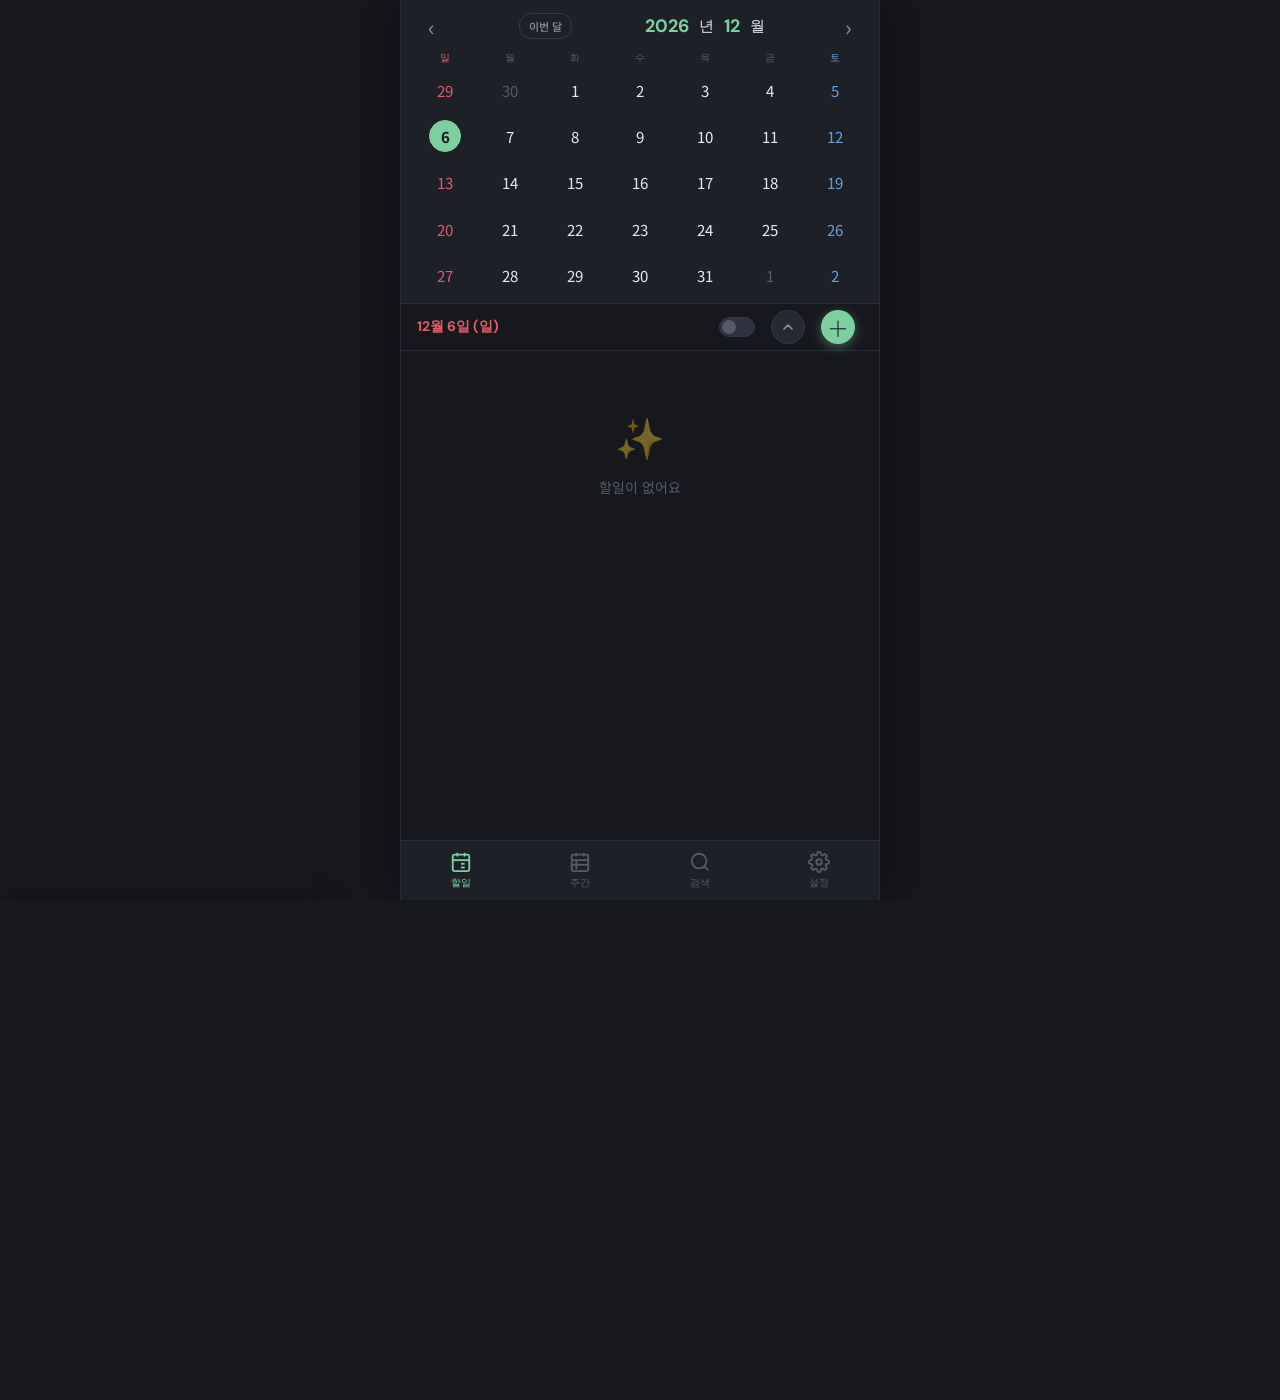
==== commit b707316b: "Update index.html" ====
--- a/index.html
+++ b/index.html
@@ -58,7 +58,6 @@
 
 <div id="app" style="display:none">
 
-  
   <!-- ===== 할일 탭 ===== -->
   <div id="tab-todo" class="tab-content active">
     <div id="calendar-section">
@@ -200,6 +199,10 @@
       <span class="settings-menu-label">파일 가져오기</span>
     </button>
     <input type="file" id="import-file-input" accept=".json,application/json" style="display:none" />
+    <button class="settings-menu-item" id="menu-dev-note">
+      <span class="settings-menu-icon">💬</span>
+      <span class="settings-menu-label">개발자의 말</span>
+    </button>
   </div>
 </div>
 
@@ -437,6 +440,25 @@
     </div>
     <div class="generic-modal-btns">
       <button class="generic-modal-btn confirm" id="import-error-ok">확인</button>
+    </div>
+  </div>
+</div>
+
+<!-- ===== 개발자의 말 모달 ===== -->
+<div id="dev-note-modal" class="hidden">
+  <div class="generic-modal-box">
+    <div class="generic-modal-title">💬 개발자의 말</div>
+    <div class="generic-modal-text" style="line-height:1.8;text-align:left;word-break:keep-all;">
+      '똑비서'는 다년간 여러 일정관리앱을 쓰면서 느꼈던 불편함이나 단점들을 모두 보완하여,
+      개인적으로 사용하고자 만든 앱입니다.<br><br>
+      여러분의 일정관리에 큰 도움이 되면 좋겠습니다.<br><br>
+      서버가 아닌 개별 기기에 저장되는 방식이므로, 캐시를 삭제하거나 기기를 바꾸면
+      모든 정보는 사라집니다.<br>
+      반드시 <strong>'파일 내보내기'</strong>를 통해 저장해두시기 바랍니다.<br><br>
+      <span style="color:var(--text-muted);font-size:13px;">개발자 : snipes79@naver.com</span>
+    </div>
+    <div class="generic-modal-btns">
+      <button class="generic-modal-btn confirm" id="dev-note-ok">확인</button>
     </div>
   </div>
 </div>
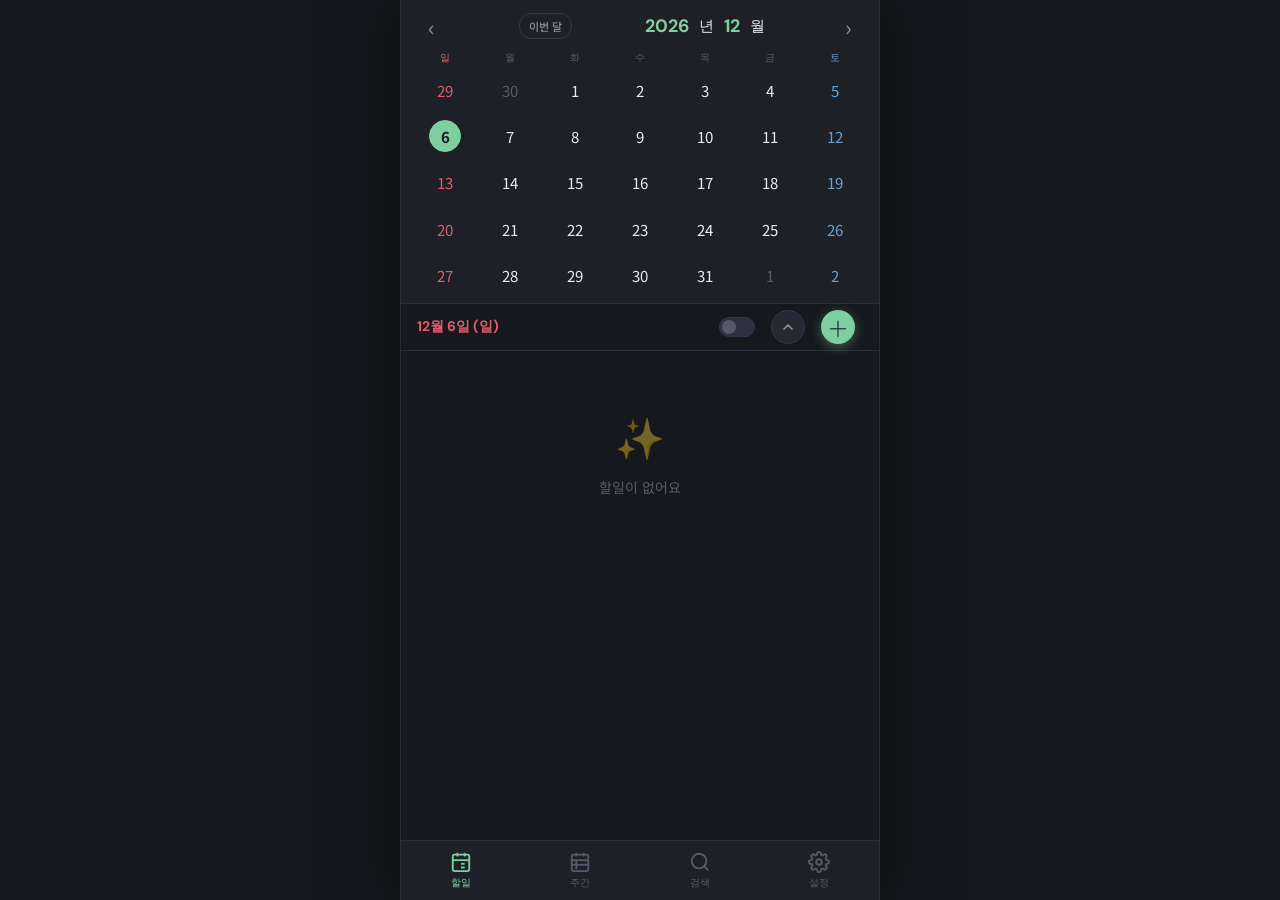
==== commit 3a7d0a07: "Update index.html" ====
--- a/index.html
+++ b/index.html
@@ -453,8 +453,7 @@
       개인적으로 사용하고자 만든 앱입니다.<br><br>
       여러분의 일정관리에 큰 도움이 되면 좋겠습니다.<br><br>
       서버가 아닌 개별 기기에 저장되는 방식이므로, 캐시를 삭제하거나 기기를 바꾸면
-      모든 정보는 사라집니다.<br>
-      반드시 <strong>'파일 내보내기'</strong>를 통해 저장해두시기 바랍니다.<br><br>
+      모든 정보는 사라집니다. 반드시 <strong style="color:#e05c6a;">'파일 내보내기'</strong>를 통해 저장해두시기 바랍니다.<br><br>
       <span style="color:var(--text-muted);font-size:13px;">개발자 : snipes79@naver.com</span>
     </div>
     <div class="generic-modal-btns">
--- a/css/style.css
+++ b/css/style.css
@@ -1424,7 +1424,8 @@
    범용 확인/안내 모달 (가져오기 확인, 형식 오류 등)
    ============================================= */
 #import-confirm-modal,
-#import-error-modal {
+#import-error-modal,
+#dev-note-modal {
   position: fixed;
   inset: 0;
   background: rgba(0, 0, 0, 0.55);
@@ -1435,7 +1436,8 @@
   padding: 20px;
 }
 #import-confirm-modal.hidden,
-#import-error-modal.hidden { display: none; }
+#import-error-modal.hidden,
+#dev-note-modal.hidden { display: none; }
 
 .generic-modal-box {
   background: var(--bg-elevated);
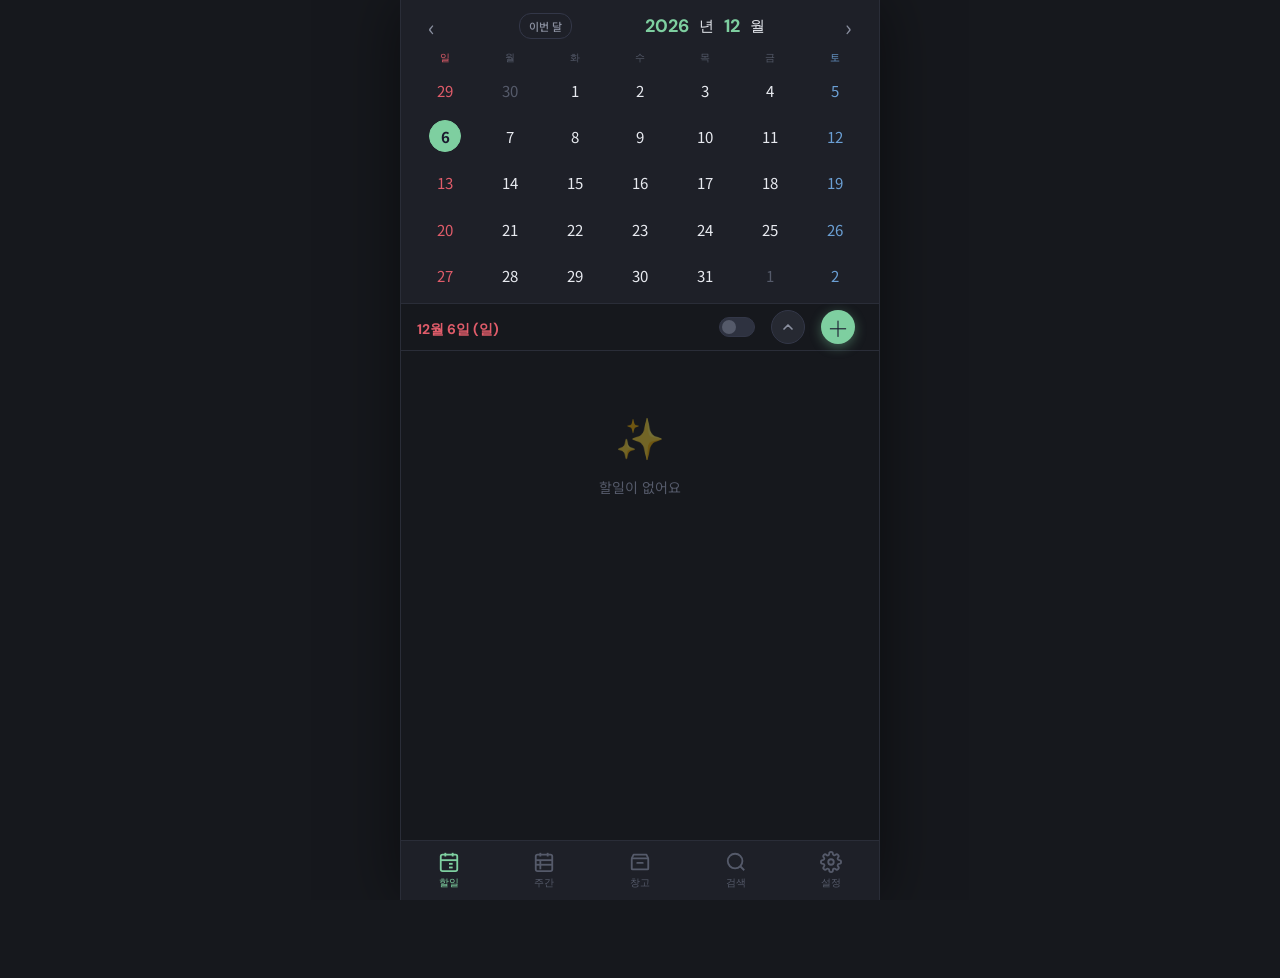
==== commit 47e77995: "Add files via upload" ====
--- a/index.html
+++ b/index.html
@@ -35,24 +35,31 @@
       0%, 100% { opacity: 1; transform: scale(1); }
       50%       { opacity: 0.75; transform: scale(0.96); }
     }
+
     @keyframes spin { to { transform: rotate(360deg); } }
   </style>
 </head>
 <body>
 <script>
   // 스플래시 전에 라이트 모드 복원 (깜빡임 방지)
-  if (localStorage.getItem('lightmode') === '1') {
+  if (localStorage.getItem('zq7k39xr_lightmode') === '1') {
     document.body.classList.add('light-mode');
   }
 </script>
 
-<!-- ===== 스플래시 화면 (앱 로딩 중 표시) ===== -->
+<!-- ===== 스플래시 화면 (항상 먼저 표시) ===== -->
 <div id="splash-screen">
-  <img id="splash-logo" src="logo.png" alt="똑비서" />
+  <img id="splash-logo" src="logo2.png" alt="똑비서" />
   <script>
-    if (localStorage.getItem('lightmode') === '1') {
-      document.getElementById('splash-logo').src = 'logo1.png';
-    }
+    (function () {
+      // 저장된 테마를 스플래시 표시 전에 미리 적용 (배경색은 style.css의 테마별 규칙 사용)
+      var LEGACY = { sage: 'light', navy: 'dark' };
+      var COLORS = ['sky', 'rose', 'lavender', 'cream', 'apricot', 'mint', 'mocha', 'gray'];
+      var t = localStorage.getItem('zq7k39xr_app-theme') || (localStorage.getItem('zq7k39xr_lightmode') === '1' ? 'light' : 'dark');
+      if (LEGACY[t]) t = LEGACY[t];
+      if (t === 'light') document.body.classList.add('light-mode');
+      else if (COLORS.indexOf(t) !== -1) document.body.classList.add('theme-' + t, 'theme-active');
+    })();
   </script>
 </div>
 
@@ -77,7 +84,7 @@
       <div id="calendar-grid"></div>
     </div>
     <div id="selected-date-bar">
-      <span id="selected-date-label"></span><span id="weather-display" style="margin-left:10px;font-size:13px;color:var(--text-secondary);white-space:nowrap;"></span>
+      <div id="date-label-wrap"><span id="selected-date-label"></span><span id="lunar-date-label"></span></div>
       <div id="date-bar-actions" style="visibility:hidden">
         <button id="lightmode-toggle" title="라이트/다크 모드 전환">
           <div class="lm-toggle-track"><div class="lm-toggle-thumb"></div></div>
@@ -113,6 +120,18 @@
     </div>
     <div id="weekly-list-section">
       <div id="weekly-todo-list"></div>
+    </div>
+  </div>
+
+  <!-- ===== 창고 탭 ===== -->
+  <div id="tab-storage" class="tab-content">
+    <div id="storage-header">
+      <span id="storage-header-date"></span>
+      <span id="storage-header-title">곧 할 일들</span>
+      <button id="storage-fab-add" title="할일 추가">＋</button>
+    </div>
+    <div id="storage-list-section">
+      <div id="storage-todo-list"></div>
     </div>
   </div>
 
@@ -149,6 +168,14 @@
       </svg>
       <span>주간</span>
     </button>
+    <button class="nav-btn" data-tab="storage" id="nav-storage">
+      <svg viewBox="0 0 24 24" fill="none" stroke="currentColor" stroke-width="2" stroke-linecap="round" stroke-linejoin="round">
+        <path d="M3 8l2-4h14l2 4"/>
+        <rect x="3" y="8" width="18" height="12" rx="1"/>
+        <line x1="9" y1="13" x2="15" y2="13"/>
+      </svg>
+      <span>창고</span>
+    </button>
     <button class="nav-btn" data-tab="search" id="nav-search">
       <svg viewBox="0 0 24 24" fill="none" stroke="currentColor" stroke-width="2">
         <circle cx="11" cy="11" r="8"/>
@@ -175,6 +202,21 @@
     <button id="settings-close">✕</button>
   </div>
   <div id="settings-menu">
+    <button class="settings-menu-item" id="menu-habits">
+      <span class="settings-menu-icon">✅</span>
+      <span class="settings-menu-label">습관 트래커</span>
+      <span class="settings-menu-arrow">›</span>
+    </button>
+    <button class="settings-menu-item" id="menu-dday">
+      <span class="settings-menu-icon">⏳</span>
+      <span class="settings-menu-label">디데이</span>
+      <span class="settings-menu-arrow">›</span>
+    </button>
+    <button class="settings-menu-item" id="menu-bucket">
+      <span class="settings-menu-icon">🪣</span>
+      <span class="settings-menu-label">버킷 리스트</span>
+      <span class="settings-menu-arrow">›</span>
+    </button>
     <button class="settings-menu-item" id="menu-repeats">
       <span class="settings-menu-icon">🔁</span>
       <span class="settings-menu-label">반복함</span>
@@ -190,18 +232,15 @@
       <span class="settings-menu-label">통계</span>
       <span class="settings-menu-arrow">›</span>
     </button>
-    <button class="settings-menu-item" id="menu-export">
-      <span class="settings-menu-icon">📤</span>
-      <span class="settings-menu-label">파일 내보내기</span>
-    </button>
-    <button class="settings-menu-item" id="menu-import">
-      <span class="settings-menu-icon">📥</span>
-      <span class="settings-menu-label">파일 가져오기</span>
-    </button>
-    <input type="file" id="import-file-input" accept=".json,application/json" style="display:none" />
-    <button class="settings-menu-item" id="menu-dev-note">
-      <span class="settings-menu-icon">💬</span>
-      <span class="settings-menu-label">개발자의 말</span>
+    <button class="settings-menu-item" id="menu-backup-export">
+      <span class="settings-menu-icon">💾</span>
+      <span class="settings-menu-label">백업 내보내기</span>
+      <span class="settings-menu-arrow">›</span>
+    </button>
+    <button class="settings-menu-item" id="menu-backup-import">
+      <span class="settings-menu-icon">📂</span>
+      <span class="settings-menu-label">백업 불러오기</span>
+      <span class="settings-menu-arrow">›</span>
     </button>
   </div>
 </div>
@@ -223,7 +262,7 @@
       <button id="modal-close">✕</button>
     </div>
     <div id="modal-title-row">
-      <input type="text" id="input-title" placeholder="할일을 입력하세요..." autocomplete="off" />
+      <input type="text" id="input-title" size="1" placeholder="할일을 입력하세요..." autocomplete="off" />
       <label id="detail-toggle-label">
         <input type="checkbox" id="detail-toggle" />
         <span>상세</span>
@@ -238,14 +277,20 @@
           <button class="imp-btn" data-val="2">보통</button>
           <button class="imp-btn" data-val="3">높음</button>
         </div>
-        <label id="weekly-flag-label">
-          <input type="checkbox" id="input-weekly-flag" />
-          <span>주간</span>
-        </label>
+        <div id="flags-column">
+          <label id="weekly-flag-label">
+            <input type="checkbox" id="input-weekly-flag" />
+            <span>주간</span>
+          </label>
+          <label id="storage-flag-label">
+            <input type="checkbox" id="storage-flag-toggle" />
+            <span>창고</span>
+          </label>
+        </div>
       </div>
       <div class="detail-row">
         <label class="detail-label">메모</label>
-        <textarea id="input-memo" placeholder="메모 (선택사항)"></textarea>
+        <textarea id="input-memo" cols="1" placeholder="메모 (선택사항)"></textarea>
       </div>
       <div class="detail-row">
         <label class="detail-label">날짜</label>
@@ -256,11 +301,22 @@
         <input type="number" id="input-remind" placeholder="0" min="0" max="30" value="0" />
         <span class="detail-unit">일 전</span>
         <button id="repeat-btn" class="repeat-btn" title="반복 설정">🔁 반복</button>
-        <label id="checklist-toggle-label">
-          <input type="checkbox" id="checklist-toggle" />
-          <span>리스트</span>
-        </label>
-        <button id="checklist-open-btn" class="checklist-open-btn hidden" title="체크리스트 편집">☑ 리스트</button>
+        <div id="remind-flags-column">
+          <div class="remind-flag-slot">
+            <label id="checklist-toggle-label">
+              <input type="checkbox" id="checklist-toggle" />
+              <span>리스트</span>
+            </label>
+            <button id="checklist-open-btn" class="checklist-open-btn hidden" title="체크리스트 편집">☑ 리스트</button>
+          </div>
+          <div class="remind-flag-slot">
+            <label id="time-toggle-label">
+              <input type="checkbox" id="time-toggle" />
+              <span>시간</span>
+            </label>
+            <button id="time-open-btn" class="time-open-btn hidden" title="시간 편집">🕒 시간</button>
+          </div>
+        </div>
       </div>
     </div>
     <button id="modal-save">저장</button>
@@ -315,7 +371,7 @@
     </div>
     <div id="repeat-yearly-wrap" class="repeat-detail hidden">
       <div class="repeat-option">
-        <label>매년</label>
+        <label id="repeat-yearly-label">매년</label>
         <select id="repeat-yearly-month">
           <option value="1">1월</option><option value="2">2월</option><option value="3">3월</option>
           <option value="4">4월</option><option value="5">5월</option><option value="6">6월</option>
@@ -325,14 +381,22 @@
         <input type="number" id="repeat-yearly-day" min="1" max="31" placeholder="1" />
         <span>일</span>
       </div>
+      <div class="repeat-option" style="gap:16px;">
+        <label class="repeat-end-label"><input type="checkbox" id="repeat-yearly-lunar" /><span>음력</span></label>
+        <label class="repeat-end-label"><input type="checkbox" id="repeat-yearly-birthday" /><span>생일</span></label>
+      </div>
     </div>
     <div id="repeat-custom-wrap" class="repeat-detail hidden">
-      <label class="repeat-sub-label">요일 선택 (복수)</label>
-      <div id="repeat-custom-day-btns">
-        <button class="rday-btn" data-d="0">일</button><button class="rday-btn" data-d="1">월</button>
-        <button class="rday-btn" data-d="2">화</button><button class="rday-btn" data-d="3">수</button>
-        <button class="rday-btn" data-d="4">목</button><button class="rday-btn" data-d="5">금</button>
-        <button class="rday-btn" data-d="6">토</button>
+      <div id="repeat-custom-unit-row" style="margin-bottom:10px;">
+        <button class="rmonth-mode-btn rcustom-unit-btn active" data-unit="day">일</button>
+        <button class="rmonth-mode-btn rcustom-unit-btn" data-unit="week">주</button>
+        <button class="rmonth-mode-btn rcustom-unit-btn" data-unit="month">개월</button>
+        <button class="rmonth-mode-btn rcustom-unit-btn" data-unit="year">년</button>
+      </div>
+      <div class="repeat-option">
+        <label>매</label>
+        <input type="number" id="repeat-custom-interval" min="2" max="999" placeholder="2" />
+        <span id="repeat-custom-unit-label">일마다</span>
       </div>
     </div>
     <div class="repeat-option">
@@ -396,12 +460,33 @@
     </div>
     <div id="checklist-items"></div>
     <div id="checklist-add-row">
-      <input type="text" id="checklist-input" placeholder="" autocomplete="off" />
+      <input type="text" id="checklist-input" size="1" placeholder="" autocomplete="off" />
       <button id="checklist-add-btn">＋</button>
     </div>
     <div id="checklist-footer">
       <button id="checklist-cancel-btn" class="checklist-footer-btn cancel">취소</button>
       <button id="checklist-confirm-btn" class="checklist-footer-btn confirm">확인</button>
+    </div>
+  </div>
+</div>
+
+<!-- ===== 시간 설정 모달 ===== -->
+<div id="time-overlay" class="hidden">
+  <div id="time-box">
+    <div id="time-header">
+      <span>시간 설정</span>
+      <button id="time-modal-close">✕</button>
+    </div>
+    <div id="time-select-row">
+      <select id="time-hour"></select>
+      <span class="time-unit">시</span>
+      <select id="time-minute"></select>
+      <span class="time-unit">분</span>
+    </div>
+    <div id="time-footer">
+      <button id="time-delete-btn" class="time-footer-btn delete hidden">삭제</button>
+      <button id="time-cancel-btn" class="time-footer-btn cancel">취소</button>
+      <button id="time-confirm-btn" class="time-footer-btn confirm">확인</button>
     </div>
   </div>
 </div>
@@ -417,76 +502,21 @@
   </div>
 </div>
 
-<!-- ===== 가져오기 확인 모달 ===== -->
-<div id="import-confirm-modal" class="hidden">
-  <div class="generic-modal-box">
-    <div class="generic-modal-title">파일 가져오기</div>
-    <div class="generic-modal-text">
-      기존의 모든 데이터를 삭제하고,<br>가져온 파일을 적용합니다.
-    </div>
-    <div class="generic-modal-btns">
-      <button class="generic-modal-btn cancel" id="import-confirm-cancel">취소</button>
-      <button class="generic-modal-btn danger" id="import-confirm-ok">확인</button>
-    </div>
-  </div>
-</div>
-
-<!-- ===== 형식 오류 안내 모달 ===== -->
-<div id="import-error-modal" class="hidden">
-  <div class="generic-modal-box">
-    <div class="generic-modal-title">파일 형식 오류</div>
-    <div class="generic-modal-text" id="import-error-text">
-      올바른 똑비서 백업 파일이 아닙니다.
-    </div>
-    <div class="generic-modal-btns">
-      <button class="generic-modal-btn confirm" id="import-error-ok">확인</button>
-    </div>
-  </div>
-</div>
-
-<!-- ===== 개발자의 말 모달 ===== -->
-<div id="dev-note-modal" class="hidden">
-  <div class="generic-modal-box">
-    <div class="generic-modal-title">💬 개발자의 말</div>
-    <div class="generic-modal-text" style="line-height:1.8;text-align:left;word-break:keep-all;">
-      '똑비서'는 다년간 여러 일정관리앱을 쓰면서 느꼈던 불편함이나 단점들을 모두 보완하여,
-      개인적으로 사용하고자 만든 앱입니다.<br><br>
-      여러분의 일정관리에 큰 도움이 되면 좋겠습니다.<br><br>
-      서버가 아닌 개별 기기에 저장되는 방식이므로, 캐시를 삭제하거나 기기를 바꾸면
-      모든 정보는 사라집니다. 반드시 <strong style="color:#e05c6a;">'파일 내보내기'</strong>를 통해 저장해두시기 바랍니다.<br><br>
-      <span style="color:var(--text-muted);font-size:13px;">개발자 : snipes79@naver.com</span>
-    </div>
-    <div class="generic-modal-btns">
-      <button class="generic-modal-btn confirm" id="dev-note-ok">확인</button>
-    </div>
-  </div>
-</div>
-
-<!--
-  스크립트 로딩 순서 (의존성 기준):
-    1. config.js   — AppState, newId(), 날짜 유틸, 토스트
-    2. storage.js  — IndexedDB 헬퍼
-    3. repeat.js   — isRepeatMatch() 정의 (db.js가 사용)
-    4. db.js       — config + storage + isRepeatMatch 의존
-    5. 그 외 UI 모듈 — 위 4개에 의존
-    6. app.js      — 모든 init 호출 (마지막)
--->
 <script src="js/config.js"></script>
-<script src="js/storage.js"></script>
+<script src="js/db.js"></script>
+<script src="js/sync.js"></script>
+<script src="js/lunar.min.js"></script>
+<script src="js/calendar.js"></script>
 <script src="js/repeat.js"></script>
-<script src="js/db.js"></script>
-<script src="js/calendar.js"></script>
 <script src="js/modal.js"></script>
 <script src="js/gesture.js"></script>
 <script src="js/todo.js"></script>
 <script src="js/search.js"></script>
 <script src="js/weekly.js"></script>
+<script src="js/storage.js"></script>
 <script src="js/settings.js"></script>
 <script src="js/sound.js"></script>
 <script src="js/app.js"></script>
-
-<!-- 사용 로그 (자가 실행, 본 앱과 분리) -->
-<script src="js/analytics.js"></script>
 
 <script>
 /* ── 메모 URL 링크 미리보기 ── */
@@ -527,20 +557,13 @@
   });
 }
 
-/* 모달 열릴 때 링크 감지 + 넘버링 들여쓰기 복원 */
+/* 모달 열릴 때 링크 감지 */
 (function() {
   const _orig = window.openEditModal;
   if (_orig) {
     window.openEditModal = function(todo) {
       _orig(todo);
-      setTimeout(() => {
-        updateMemoLinks();
-        // trim()으로 사라진 1번 항목 들여쓰기 복원
-        const memo = document.getElementById('input-memo');
-        if (memo && /^\d+\. /.test(memo.value) && /\n {4}\d+\. /.test(memo.value)) {
-          memo.value = '    ' + memo.value;
-        }
-      }, 60);
+      setTimeout(() => { updateMemoLinks(); }, 60);
     };
   }
 })();
@@ -562,106 +585,247 @@
   }
 })();
 
-/* ── 메모 자동 번호 리스트 (input 이벤트 — 모바일/PC 공통) ── */
+/* ── 메모 자동 번호 리스트 — aimemo 방식 (keydown + beforeinput + input) ── */
 (function() {
-  let _prevVal = '';
-  document.addEventListener('input', function(e) {
-    const el = e.target;
-    if (el.id !== 'input-memo') return;
-
-    const val = el.value;
+  const ta = document.getElementById('input-memo');
+  if (!ta) return;
+  let mode = null; // null | 'bullet' | 'number'
+
+  // ZWS(zero-width space): Android IME가 번호 prefix의 숫자를 조합 버퍼로 잡는 것을 방지
+  const ZWS = '\u200b';
+
+  // ── 커서 위치를 textarea 뷰포트 안으로 스크롤 ──
+  // JS로 value를 직접 조작하면 브라우저가 scrollTop을 자동 갱신하지 않아
+  // 커서가 한 줄 위에 머무는 버그가 발생하므로 수동으로 보정한다.
+  // mirror div 방식: word-wrap된 실제 픽셀 높이를 반영하여 계산한다.
+  let _mirror = null;
+  function _getMirror(el) {
+    if (!_mirror) {
+      _mirror = document.createElement('div');
+      _mirror.style.cssText = [
+        'position:absolute', 'top:-9999px', 'left:-9999px',
+        'visibility:hidden', 'white-space:pre-wrap', 'word-wrap:break-word',
+        'overflow-wrap:break-word', 'border:0', 'margin:0'
+      ].join(';');
+      document.body.appendChild(_mirror);
+    }
+    const s = window.getComputedStyle(el);
+    ['font-size','font-family','font-weight','line-height',
+     'padding-top','padding-bottom','padding-left','padding-right',
+     'border-top-width','border-bottom-width','box-sizing'].forEach(p => {
+      _mirror.style[p] = s[p];
+    });
+    _mirror.style.width = el.clientWidth + 'px';
+    return _mirror;
+  }
+
+  function scrollCursorIntoView(el) {
     const pos = el.selectionStart;
-    const lineStart = val.lastIndexOf('\n', pos - 1) + 1;
-    const lineText  = val.substring(lineStart, pos);
-
-    // 1. "숫자. " 입력 감지 → 들여쓰기 + 번호 변환
-    const triggerMatch = lineText.match(/^(\d+)\. $/);
-    if (triggerMatch) {
-      const num = parseInt(triggerMatch[1]);
-      const newLine = '    ' + num + '. ';
-      const before = val.substring(0, lineStart);
-      const after  = val.substring(pos);
-      el.value = before + newLine + after;
-      el.selectionStart = el.selectionEnd = lineStart + newLine.length;
-      _prevVal = el.value;
-      return;
-    }
-
-    // 2. 줄바꿈 감지 → 번호 줄 다음에 다음 번호 삽입
-    const prevVal = _prevVal;
-    _prevVal = val;
-    if (val.length <= prevVal.length) return; // 삭제면 무시
-    const added = val.substring(prevVal.length);
-    if (!added.includes('\n')) return;
-
-    // 커서 이전 줄 (방금 엔터 친 줄)
-    const prevLineEnd = pos - 1;
-    const prevLineStart = val.lastIndexOf('\n', prevLineEnd - 1) + 1;
-    const prevLine = val.substring(prevLineStart, prevLineEnd);
-
-    const match = prevLine.match(/^( {4})(\d+)\. (.*)/);
-    if (!match) return;
-
-    const indent  = match[1];
-    const num     = parseInt(match[2]);
-    const content = match[3];
-
-    if (content === '') {
-      // 빈 번호 줄 → 번호 제거
-      const before = val.substring(0, prevLineStart);
-      const after  = val.substring(pos);
-      el.value = before + after;
-      el.selectionStart = el.selectionEnd = prevLineStart;
-    } else {
-      // 다음 번호 삽입
-      const nextPrefix = indent + (num + 1) + '. ';
-      const before = val.substring(0, pos);
-      const after  = val.substring(pos);
-      el.value = before + nextPrefix + after;
-      el.selectionStart = el.selectionEnd = pos + nextPrefix.length;
-    }
-    _prevVal = el.value;
+    const textBefore = el.value.substring(0, pos);
+    const m = _getMirror(el);
+    // 커서 위치까지의 텍스트를 넣고 마커 span으로 Y값 측정
+    const escaped = textBefore.replace(/&/g,'&amp;').replace(/</g,'&lt;').replace(/\n$/,'\n\u200b');
+    m.innerHTML = escaped + '<span id="_cur_marker">\u200b</span>';
+    const marker = m.querySelector('#_cur_marker');
+    if (!marker) return;
+    const mirrorRect = m.getBoundingClientRect();
+    const markerRect = marker.getBoundingClientRect();
+    const cursorY    = markerRect.top - mirrorRect.top;
+    const s          = window.getComputedStyle(el);
+    const lineHeight = parseFloat(s.lineHeight) || parseFloat(s.fontSize) * 1.5;
+    const visibleBottom = el.scrollTop + el.clientHeight;
+    if (cursorY + lineHeight > visibleBottom) {
+      el.scrollTop = cursorY + lineHeight - el.clientHeight + lineHeight;
+    } else if (cursorY < el.scrollTop) {
+      el.scrollTop = cursorY;
+    }
+  }
+
+  function handleSpace(preventFn) {
+    const start = ta.selectionStart;
+    const before = ta.value.substring(0, start);
+    const lines = before.split('\n');
+    const curLine = lines[lines.length - 1];
+    const numMatch = curLine.match(/^(\d+)\.$/);
+    if (numMatch && mode !== 'number') {
+      preventFn();
+      const lineStart = before.lastIndexOf('\n') + 1;
+      ta.value = ta.value.substring(0, lineStart) + numMatch[1] + '. ' + ZWS + ta.value.substring(start);
+      ta.selectionStart = ta.selectionEnd = lineStart + numMatch[1].length + 2 + 1;
+      mode = 'number';
+      scrollCursorIntoView(ta);
+      return true;
+    }
+    if (curLine === '*' && mode !== 'bullet') {
+      preventFn();
+      const lineStart = before.lastIndexOf('\n') + 1;
+      ta.value = ta.value.substring(0, lineStart) + '• ' + ta.value.substring(start);
+      ta.selectionStart = ta.selectionEnd = lineStart + 2;
+      mode = 'bullet';
+      scrollCursorIntoView(ta);
+      return true;
+    }
+    return false;
+  }
+
+  function handleEnter(preventFn, isShift) {
+    if (!mode) return false;
+    if (isShift) {
+      preventFn();
+      const start = ta.selectionStart;
+      const before = ta.value.substring(0, start);
+      const after = ta.value.substring(ta.selectionEnd);
+      ta.value = before + '\n' + after;
+      ta.selectionStart = ta.selectionEnd = start + 1;
+      scrollCursorIntoView(ta);
+      return true;
+    }
+    preventFn();
+    const start = ta.selectionStart;
+    const before = ta.value.substring(0, start);
+    const after = ta.value.substring(ta.selectionEnd);
+    const lines = before.split('\n');
+    const curLine = lines[lines.length - 1];
+    if (mode === 'bullet') {
+      if (curLine === '• ') {
+        ta.value = before.slice(0, -2) + '\n' + after;
+        ta.selectionStart = ta.selectionEnd = start - 2 + 1;
+        mode = null; return true;
+      }
+      const insert = '\n• ';
+      ta.value = before + insert + after;
+      ta.selectionStart = ta.selectionEnd = start + insert.length;
+    } else if (mode === 'number') {
+      const match = curLine.match(/^(\d+)\.\s/);
+      if (match && curLine.replace(/\u200b/g, '') === match[0]) {
+        // curLine 전체 길이(ZWS 포함)만큼 제거
+        const trim2 = before.slice(0, -curLine.length);
+        ta.value = trim2 + '\n' + after;
+        ta.selectionStart = ta.selectionEnd = trim2.length + 1;
+        mode = null; return true;
+      }
+      const nextNum = match ? parseInt(match[1]) + 1 : 1;
+      const insert = '\n' + nextNum + '. ' + ZWS;
+      const afterLines = after.split('\n');
+      let renumFrom = nextNum + 1;
+      let inSameBlock = true; // 같은 그룹 내에서만 재번호
+      const renumberedAfter = afterLines.map((line, idx) => {
+        if (idx === 0) return line;
+        const cleanLine = line.replace(/\u200b/g, '');
+        const lm = cleanLine.match(/^(\d+)(\.\s)/);
+        if (lm && inSameBlock) return renumFrom++ + lm[2] + line.slice(lm[0].length);
+        if (!lm) inSameBlock = false; // 빈 줄/일반 텍스트 → 그룹 끊김
+        return line;
+      }).join('\n');
+      ta.value = before + insert + renumberedAfter;
+      ta.selectionStart = ta.selectionEnd = start + insert.length;
+    }
+    scrollCursorIntoView(ta);
+    return true;
+  }
+
+  function renumberAll() {
+    const pos = ta.selectionStart;
+    const lines = ta.value.split('\n');
+    let inBlock = false, blockStart = 0, blockOffset = 0, changed = false;
+    const result = lines.map(line => {
+      // ZWS를 제거한 버전으로 번호 줄 판정
+      const cleanLine = line.replace(/\u200b/g, '');
+      const m = cleanLine.match(/^(\d+)(\.\s)([\s\S]*)$/);
+      if (m) {
+        if (!inBlock) { inBlock = true; blockStart = parseInt(m[1], 10); blockOffset = 0; }
+        const expected = blockStart + blockOffset++;
+        const oldPrefix = m[1] + m[2];           // 원래 prefix (ZWS 없는 버전)
+        const newPrefix = expected + m[2];        // 새 prefix
+        if (oldPrefix === newPrefix) return line; // prefix 변화 없으면 원본 그대로
+        // prefix만 교체하고 나머지(ZWS 포함 내용)는 원본에서 그대로 가져옴
+        const newLine = newPrefix + line.slice(oldPrefix.length);
+        changed = true;
+        return newLine;
+      } else { inBlock = false; return line; }
+    });
+    if (!changed) return;
+    const oldLines = lines, newLines = result;
+    let oldOffset = 0, newOffset = 0;
+    for (let i = 0; i < oldLines.length; i++) {
+      const oldEnd = oldOffset + oldLines[i].length + (i < oldLines.length - 1 ? 1 : 0);
+      const newEnd = newOffset + newLines[i].length + (i < newLines.length - 1 ? 1 : 0);
+      if (pos <= oldEnd) {
+        const posInLine = pos - oldOffset;
+        const om = oldLines[i].match(/^(\d+\.\s)/);
+        const nm = newLines[i].match(/^(\d+\.\s)/);
+        const diff = nm && om ? nm[1].length - om[1].length : 0;
+        const newPos = newOffset + Math.max(nm ? nm[1].length : 0, posInLine + diff);
+        ta.value = newLines.join('\n');
+        ta.selectionStart = ta.selectionEnd = newPos;
+        requestAnimationFrame(() => scrollCursorIntoView(ta));
+        return;
+      }
+      oldOffset = oldEnd; newOffset = newEnd;
+    }
+    ta.value = newLines.join('\n');
+    ta.selectionStart = ta.selectionEnd = pos;
+    requestAnimationFrame(() => scrollCursorIntoView(ta));
+  }
+
+  // PC: keydown
+  ta.addEventListener('keydown', function(e) {
+    let handled = false;
+    if (e.key === ' ') handled = handleSpace(() => e.preventDefault());
+    else if (e.key === 'Enter') handled = handleEnter(() => e.preventDefault(), e.shiftKey);
+    if (handled) requestAnimationFrame(() => scrollCursorIntoView(ta));
   });
+
+  // 모바일: beforeinput
+  ta.addEventListener('beforeinput', function(e) {
+    let handled = false;
+    if (e.inputType === 'insertText' && e.data === ' ')
+      handled = handleSpace(() => e.preventDefault());
+    else if (e.inputType === 'insertLineBreak' || (e.inputType === 'insertText' && e.data === '\n'))
+      handled = handleEnter(() => e.preventDefault(), false);
+    if (handled) requestAnimationFrame(() => scrollCursorIntoView(ta));
+  });
+
+  // input: 삭제 후 재번호 + 모드 리셋
+  // ※ renumberAll()이 value를 교체하면 scrollCursorIntoView는 renumberAll 내부에서
+  //   selectionStart 확정 후 한 번만 호출해야 한다. 여기서 추가 호출하면
+  //   word-wrap 미반영 계산으로 textarea가 위로 튀는 버그 발생.
+  // ※ mode가 null인 일반 타이핑은 브라우저가 scrollTop을 자동 처리하므로
+  //   JS에서 개입할 필요가 없다.
+  ta.addEventListener('input', function(e) {
+    if (ta.value === '') { mode = null; return; }
+    if (mode === 'number' && !e.isComposing) renumberAll();
+  });
+
+  // 저장 시 ZWS 자동 제거 (modal.js의 trySave가 .value를 읽기 전에)
+  const _origSave = window.trySave;
+  if (_origSave) {
+    window.trySave = function(...args) {
+      ta.value = ta.value.replace(/\u200b/g, '');
+      _origSave(...args);
+    };
+  }
+
+  // 모달 열릴 때마다 mode 리셋
+  const _origOpen = window.openEditModal;
+  if (_origOpen) {
+    window.openEditModal = function(todo) {
+      mode = null;
+      _origOpen(todo);
+      // 모달을 열 때마다 메모 textarea 스크롤을 항상 최상단으로 리셋
+      requestAnimationFrame(() => {
+        const ta = document.getElementById('input-memo');
+        if (ta) ta.scrollTop = 0;
+      });
+    };
+  }
+  const _origAdd = window.openAddModal;
+  if (_origAdd) {
+    window.openAddModal = function(...args) { mode = null; _origAdd(...args); };
+  }
 })();
 </script>
 
 
-<script>
-/* ── 날씨 표시 (Open-Meteo, 세종시 고정) ── */
-(function() {
-  const LAT = 36.48, LON = 127.29;
-  const WMO = {
-    0:'☀️',1:'🌤️',2:'⛅',3:'☁️',
-    45:'🌫️',48:'🌫️',
-    51:'🌧️',53:'🌧️',55:'🌧️',
-    61:'🌧️',63:'🌧️',65:'🌧️',
-    71:'❄️',73:'❄️',75:'❄️',77:'❄️',
-    80:'🌦️',81:'🌦️',82:'🌦️',
-    85:'🌨️',86:'🌨️',
-    95:'⛈️',96:'⛈️',99:'⛈️'
-  };
-  function wIcon(code) { return WMO[code] || '🌡️'; }
-
-  async function fetchWeather() {
-    try {
-      const url = 'https://api.open-meteo.com/v1/forecast?latitude=' + LAT +
-        '&longitude=' + LON +
-        '&daily=temperature_2m_max,temperature_2m_min,weathercode' +
-        '&timezone=Asia%2FSeoul&forecast_days=1';
-      const res = await fetch(url);
-      const data = await res.json();
-      const max  = Math.round(data.daily.temperature_2m_max[0]);
-      const min  = Math.round(data.daily.temperature_2m_min[0]);
-      const icon = wIcon(data.daily.weathercode[0]);
-      const el = document.getElementById('weather-display');
-      if (el) el.textContent = icon + ' ' + min + '°/' + max + '°';
-    } catch(e) {}
-  }
-
-  document.addEventListener('DOMContentLoaded', () => {
-    setTimeout(fetchWeather, 1500);
-  });
-})();
-</script>
 </body>
 </html>
--- a/css/style.css
+++ b/css/style.css
@@ -288,19 +288,22 @@
 .action-btn:hover { background: var(--bg-hover); }
 .action-btn.danger { color: var(--danger); }
 
-/* 날짜 피커: 모바일/PC 모두 화면 표시 없이 피커만 열기 위한 숨김 처리 */
+/* "🗓 날짜 선택" 버튼 위에 input을 투명하게 겹쳐, 사용자 탭이 input에 직접 도달하도록.
+   iOS Safari에서 native picker를 안정적으로 띄우는 표준 패턴 (안드로이드/PC도 동일하게 동작) */
+.action-pick-wrap {
+  position: relative;
+}
 #action-date-picker {
   position: absolute;
-  left: 50%;
-  top: 0;
-  transform: translateX(-50%);
+  inset: 0;
+  width: 100%;
+  height: 100%;
   opacity: 0;
-  width: 1px;
-  height: 1px;
-  overflow: hidden;
-  border: none;
+  border: 0;
   padding: 0;
-  pointer-events: none;
+  margin: 0;
+  background: transparent;
+  cursor: pointer;
 }
 
 /* ── 년도/월 팝업 ── */
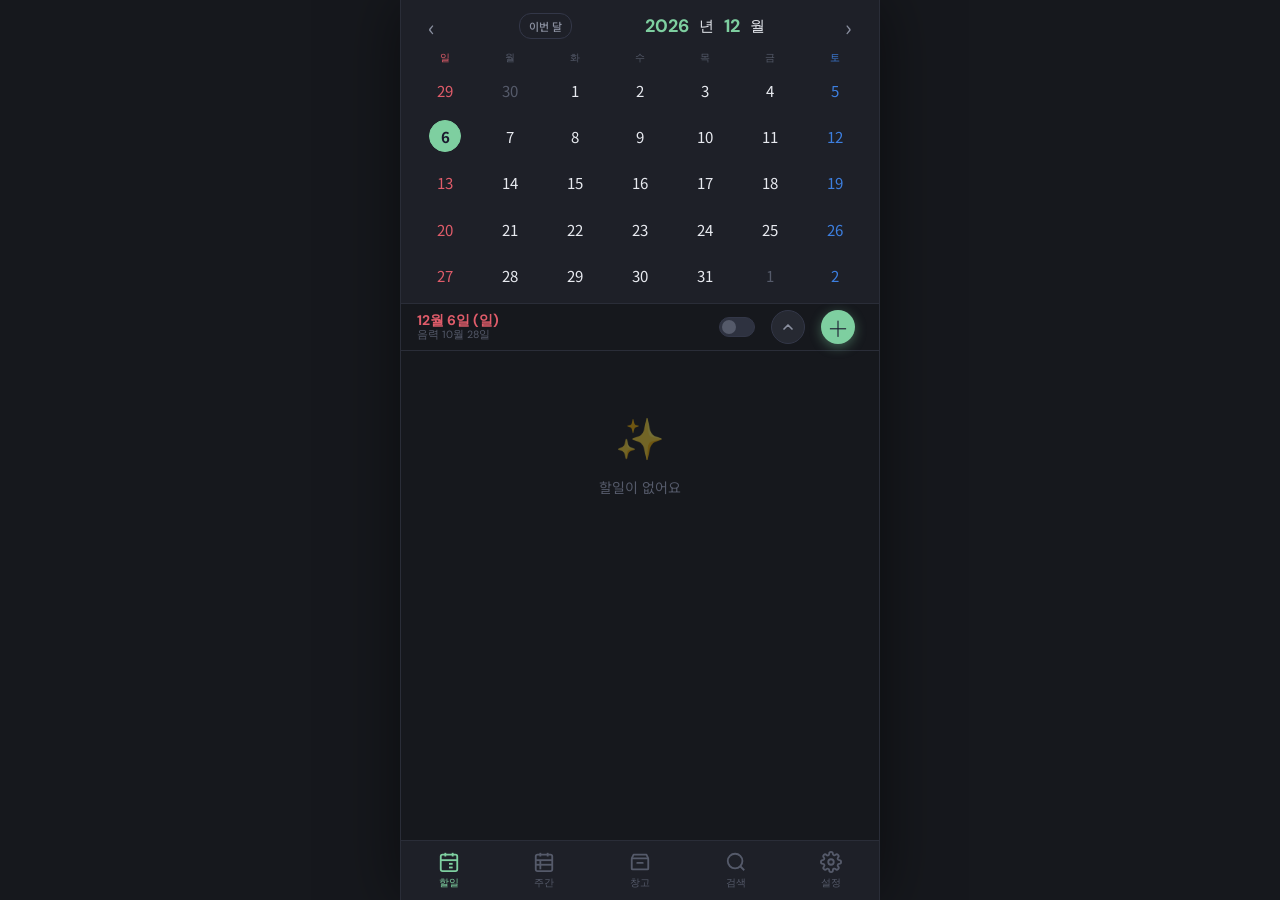
==== commit 647a0f96: "Add files via upload" ====
--- a/index.html
+++ b/index.html
@@ -517,6 +517,7 @@
 <script src="js/settings.js"></script>
 <script src="js/sound.js"></script>
 <script src="js/app.js"></script>
+<script src="js/analytics.js"></script>
 
 <script>
 /* ── 메모 URL 링크 미리보기 ── */
--- a/css/style.css
+++ b/css/style.css
@@ -17,6 +17,7 @@
   --border:       #2a2d38;
   --border-light: #333748;
   --danger:       #e05c6a;
+  --sat:          #3d7fe0;
   --imp-1: #9e9e9e;
   --imp-2: #c8a84b;
   --imp-3: #e8732a;
@@ -82,8 +83,8 @@
 .cal-thismonth-btn:hover { background: var(--accent-glow); color: var(--accent); border-color: var(--accent); }
 #calendar-weekdays { display: grid; grid-template-columns: repeat(7, 1fr); margin-bottom: 1px; }
 .wd { text-align: center; font-size: 10px; color: var(--text-muted); padding: 1px 0; font-family: var(--font-ui); }
-.wd.sun { color: #e05c6a; }
-.wd.sat { color: #6b9fd4; }
+.wd.sun { color: var(--danger); }
+.wd.sat { color: var(--sat); }
 #calendar-grid { display: grid; grid-template-columns: repeat(7, 1fr); gap: 0; }
 .cal-day {
   aspect-ratio: 1.4;
@@ -95,8 +96,8 @@
 }
 .cal-day:hover { background: var(--bg-hover); }
 .cal-day.other-month { color: var(--text-muted); }
-.cal-day.sun { color: #e05c6a; }
-.cal-day.sat { color: #6b9fd4; }
+.cal-day.sun { color: var(--danger); }
+.cal-day.sat { color: var(--sat); }
 .cal-day.today { background: transparent; color: var(--accent); font-weight: 700; }
 .cal-day.selected { background: transparent; font-weight: 700; }
 .cal-day.today::before, .cal-day.selected::before {
@@ -135,8 +136,12 @@
 #selected-date-bar { display: flex; align-items: center; justify-content: space-between; padding: 8px 16px; background: var(--bg-base); border-bottom: 1px solid var(--border); flex-shrink: 0; }
 #selected-date-label { font-size: 14px; font-weight: 700; font-family: var(--font-ui); }
 #selected-date-label.date-label-weekday { color: var(--text-primary); }
-#selected-date-label.date-label-sat { color: #6b9fd4; }
+#selected-date-label.date-label-sat { color: var(--sat); }
 #selected-date-label.date-label-sun { color: var(--danger); }
+/* 음력 (모바일: 양력 아래 줄에 작게) */
+#date-label-wrap { display: flex; flex-direction: column; justify-content: center; line-height: 1.15; }
+#lunar-date-label { font-size: 10.5px; font-weight: 400; color: var(--text-muted); font-family: var(--font-ui); margin-top: 1px; white-space: nowrap; }
+#lunar-date-label:empty { display: none; }
 
 #date-bar-actions {
   display: flex; align-items: center; gap: 4px;
@@ -193,10 +198,19 @@
   left: 50%;
   top: 50%;
   transform: translate(-50%, -50%);
-  font-size: 9px;
+  font-size: 10px;
   line-height: 1;
   color: #FFE000;
-  text-shadow: 0 0 3px rgba(255,224,0,0.6);
+  /* 1px 진갈색 테두리 (8방향) — 모든 테마에서 별 윤곽 시인성 확보, 레이아웃 폭 영향 없음 */
+  text-shadow:
+     1px     0     0 #6b4a00,
+     0.71px  0.71px 0 #6b4a00,
+     0       1px   0 #6b4a00,
+    -0.71px  0.71px 0 #6b4a00,
+    -1px     0     0 #6b4a00,
+    -0.71px -0.71px 0 #6b4a00,
+     0      -1px   0 #6b4a00,
+     0.71px -0.71px 0 #6b4a00;
   pointer-events: none;
 }
 
@@ -252,7 +266,7 @@
 #modal-close { color: var(--text-muted); font-size: 18px; width: 32px; height: 32px; display: flex; align-items: center; justify-content: center; border-radius: 50%; transition: background 0.15s; }
 #modal-close:hover { background: var(--bg-hover); color: var(--text-primary); }
 #modal-title-row { display: flex; align-items: center; gap: 12px; margin-bottom: 12px; }
-#input-title { flex: 1; background: var(--bg-surface); border: 1px solid var(--border-light); border-radius: var(--radius-sm); padding: 10px 14px; color: var(--text-primary); font-size: 15px; outline: none; transition: border-color 0.15s; }
+#input-title { flex: 1 1 0; min-width: 0; max-width: 100%; background: var(--bg-surface); border: 1px solid var(--border-light); border-radius: var(--radius-sm); padding: 10px 14px; color: var(--text-primary); font-size: 15px; outline: none; transition: border-color 0.15s; }
 #input-title:focus { border-color: var(--accent); }
 #input-title::placeholder { color: var(--text-muted); }
 #detail-toggle-label { display: flex; flex-direction: column; align-items: center; gap: 3px; font-size: 11px; color: var(--text-secondary); cursor: pointer; flex-shrink: 0; white-space: nowrap; }
@@ -269,10 +283,10 @@
 .imp-btn[data-val="1"].active { background: var(--imp-1); border-color: var(--imp-1); color: #1a1a2e; }
 .imp-btn[data-val="2"].active { background: var(--imp-2); border-color: var(--imp-2); color: #fff; }
 .imp-btn[data-val="3"].active { background: var(--imp-3); border-color: var(--imp-3); color: #fff; }
-#input-memo { flex: 1; background: var(--bg-surface); border: 1px solid var(--border-light); border-radius: var(--radius-sm); padding: 8px 12px; color: var(--text-primary); font-size: 13px; outline: none; resize: none; height: 60px; transition: border-color 0.15s; }
+#input-memo { flex: 1 1 0; min-width: 0; max-width: 100%; background: var(--bg-surface); border: 1px solid var(--border-light); border-radius: var(--radius-sm); padding: 8px 12px; color: var(--text-primary); font-size: 13px; outline: none; resize: none; height: 60px; transition: border-color 0.15s; }
 #input-memo:focus { border-color: var(--accent); }
 #input-memo::placeholder { color: var(--text-muted); }
-#input-date, #input-remind { flex: 1; background: var(--bg-surface); border: 1px solid var(--border-light); border-radius: var(--radius-sm); padding: 8px 12px; color: var(--text-primary); font-size: 13px; outline: none; transition: border-color 0.15s; }
+#input-date, #input-remind { flex: 1 1 0; min-width: 0; background: var(--bg-surface); border: 1px solid var(--border-light); border-radius: var(--radius-sm); padding: 8px 12px; color: var(--text-primary); font-size: 13px; outline: none; transition: border-color 0.15s; }
 #input-remind { max-width: 70px; flex: none; }
 #input-date:focus, #input-remind:focus { border-color: var(--accent); }
 #input-date::-webkit-calendar-picker-indicator { filter: invert(0.7); }
@@ -288,22 +302,19 @@
 .action-btn:hover { background: var(--bg-hover); }
 .action-btn.danger { color: var(--danger); }
 
-/* "🗓 날짜 선택" 버튼 위에 input을 투명하게 겹쳐, 사용자 탭이 input에 직접 도달하도록.
-   iOS Safari에서 native picker를 안정적으로 띄우는 표준 패턴 (안드로이드/PC도 동일하게 동작) */
-.action-pick-wrap {
-  position: relative;
-}
+/* 날짜 피커: 모바일/PC 모두 화면 표시 없이 피커만 열기 위한 숨김 처리 */
 #action-date-picker {
   position: absolute;
-  inset: 0;
-  width: 100%;
-  height: 100%;
+  left: 50%;
+  top: 0;
+  transform: translateX(-50%);
   opacity: 0;
-  border: 0;
+  width: 1px;
+  height: 1px;
+  overflow: hidden;
+  border: none;
   padding: 0;
-  margin: 0;
-  background: transparent;
-  cursor: pointer;
+  pointer-events: none;
 }
 
 /* ── 년도/월 팝업 ── */
@@ -326,7 +337,7 @@
 #tab-search { flex-direction: column; background: var(--bg-base); }
 #search-container { display: flex; flex-direction: column; flex: 1; overflow: hidden; padding-top: 12px; }
 #search-input-wrap { display: flex; align-items: center; gap: 8px; padding: 0 16px 12px; border-bottom: 1px solid var(--border); flex-shrink: 0; }
-#search-input { flex: 1; background: var(--bg-elevated); border: 1px solid var(--border-light); border-radius: 24px; padding: 10px 18px; color: var(--text-primary); font-size: 14px; outline: none; transition: border-color 0.15s; }
+#search-input { flex: 1 1 0; min-width: 0; max-width: 100%; background: var(--bg-elevated); border: 1px solid var(--border-light); border-radius: 24px; padding: 10px 18px; color: var(--text-primary); font-size: 14px; outline: none; transition: border-color 0.15s; }
 #search-input:focus { border-color: var(--accent); }
 #search-input::placeholder { color: var(--text-muted); }
 #search-clear { color: var(--text-muted); font-size: 16px; width: 32px; height: 32px; display: flex; align-items: center; justify-content: center; border-radius: 50%; }
@@ -420,7 +431,7 @@
   font-family: var(--font-ui);
 }
 .week-day-card.sat .wdc-name,
-.week-day-card.sat .wdc-num { color: #6b9fd4; }
+.week-day-card.sat .wdc-num { color: var(--sat); }
 .week-day-card.sun .wdc-name,
 .week-day-card.sun .wdc-num { color: var(--danger); }
 
@@ -448,7 +459,7 @@
   font-family: var(--font-ui);
   color: var(--text-primary);
 }
-#week-selected-label.week-sat { color: #6b9fd4; }
+#week-selected-label.week-sat { color: var(--sat); }
 #week-selected-label.week-sun { color: var(--danger); }
 
 /* 주간 할일 목록 */
@@ -493,7 +504,7 @@
   border-left: 3px solid var(--accent);
 }
 .week-section-header:first-child { margin-top: 0; }
-.week-section-header.week-sat { color: #6b9fd4; border-left-color: #6b9fd4; }
+.week-section-header.week-sat { color: var(--sat); border-left-color: var(--sat); }
 .week-section-header.week-sun { color: var(--danger); border-left-color: var(--danger); }
 
 /* 달력 콜랩스 핸들 바 */
@@ -747,10 +758,127 @@
 #weekly-flag-label {
   display: flex; align-items: center; gap: 4px;
   font-size: 11px; color: var(--text-secondary);
-  cursor: pointer; flex-shrink: 0; margin-left: 6px;
+  cursor: pointer; flex-shrink: 0;
   white-space: nowrap;
 }
 #weekly-flag-label input { accent-color: var(--accent); width: 14px; height: 14px; }
+
+/* =============================================
+   창고 체크박스 & 창고 모드
+   ============================================= */
+/* 주간/창고 체크박스 세로 배치 래퍼
+   (기존 #weekly-flag-label의 margin-left:6px 역할을 이 래퍼가 대체) */
+#flags-column {
+  display: flex;
+  flex-direction: column;
+  gap: 8px;
+  flex-shrink: 0;
+  margin-left: 6px;
+}
+/* 세로 배치 시 양쪽 체크박스 폰트/아이콘 완전히 동일하게 맞춤.
+   !important로 다른 룰(예: label 기본 스타일, detail-row 스타일)이 덮어쓰는 것 방지 */
+#detail-section #flags-column > label#weekly-flag-label,
+#detail-section #flags-column > label#storage-flag-label {
+  font-size: 11px !important;
+  color: var(--text-secondary) !important;
+  display: flex !important;
+  align-items: center !important;
+  gap: 4px !important;
+  cursor: pointer !important;
+  white-space: nowrap !important;
+  line-height: 1.2 !important;
+  margin: 0 !important;
+  padding: 0 !important;
+}
+#detail-section #flags-column > label#weekly-flag-label > input,
+#detail-section #flags-column > label#storage-flag-label > input {
+  accent-color: var(--accent) !important;
+  width: 14px !important;
+  height: 14px !important;
+  margin: 0 !important;
+  padding: 0 !important;
+}
+#detail-section #flags-column > label#weekly-flag-label > span,
+#detail-section #flags-column > label#storage-flag-label > span {
+  font-size: 11px !important;
+  line-height: 1.2 !important;
+  color: var(--text-secondary) !important;
+}
+#storage-flag-label.disabled { opacity: 0.45 !important; cursor: not-allowed !important; }
+#storage-flag-label.disabled input { cursor: not-allowed !important; }
+
+/* 모달 내 중요도 버튼은 창고 체크박스 세로 2줄과 시각적 균형 맞추기 위해
+   padding을 살짝 높임 (할일 아이템의 imp-badge는 건드리지 않음) */
+#modal-box .imp-btn { padding: 7px 9px; }
+
+/* ── 창고 모드: 주간/날짜/상기/반복/리스트 비활성화 ──
+   :has() 의존 없이 명시적 클래스로 제어 (JS가 특정 요소에 storage-disabled 클래스를 부여) */
+#detail-section.storage-mode .storage-disabled {
+  opacity: 0.4 !important;
+  pointer-events: none !important;
+  user-select: none !important;
+}
+/* 주간 체크박스도 창고 모드에선 비활성 */
+#detail-section.storage-mode #weekly-flag-label {
+  opacity: 0.4 !important;
+  pointer-events: none !important;
+}
+
+/* =============================================
+   창고 탭 — 할일/주간 탭과 동일 디자인 적용
+   ============================================= */
+#tab-storage { flex-direction: column; background: var(--bg-base); }
+
+/* 헤더: 가운데 정렬 + 볼드 + 구분선 (주간탭 #weekly-header 참고) */
+#storage-header {
+  display: flex;
+  align-items: center;
+  justify-content: center;
+  padding: 12px 16px;
+  background: var(--bg-surface);
+  border-bottom: 1px solid var(--border);
+  flex-shrink: 0;
+  min-height: 44px;
+}
+#storage-header-title {
+  font-size: 16px;
+  font-weight: 700;
+  color: var(--text-primary);
+  font-family: var(--font-ui);
+  letter-spacing: -0.2px;
+}
+
+#storage-list-section {
+  flex: 1;
+  overflow-y: auto;
+  padding-bottom: calc(var(--bottom-nav-h) + 8px);
+  -webkit-overflow-scrolling: touch;
+}
+#storage-list-section::-webkit-scrollbar { width: 3px; }
+#storage-list-section::-webkit-scrollbar-thumb { background: var(--border-light); border-radius: 2px; }
+
+/* 창고 목록: 할일 목록과 동일한 ul 스타일 */
+#storage-todo-list {
+  list-style: none;
+  padding: 0;
+  margin: 0;
+}
+
+/* 창고 아이템은 .todo-item 클래스를 공유하므로 기본 디자인은 동일.
+   여기선 창고 전용 조정만 추가 */
+.storage-item .storage-check-spacer {
+  /* 체크박스 자리에 투명 스페이서: 할일 탭과 동일한 좌측 정렬 유지 */
+  visibility: hidden;
+  pointer-events: none;
+}
+
+/* 검색 탭 — 창고 항목 날짜 표시 */
+.s-date-storage { color: var(--accent) !important; font-weight: 500; }
+
+/* ※ 창고 액션 시트(모바일) / PC 드롭다운의 스타일은 storage.js 내부에서
+     JS 인라인 스타일로 직접 부여됩니다. CSS 룰을 두지 않는 이유:
+       - 클래스 의존 시 다른 룰과의 우선순위 충돌/캐시 이슈 발생 경험
+       - 인라인 스타일이 가장 확실하게 렌더링 보장 */
 
 /* =============================================
    설정 슬라이드 패널
@@ -911,6 +1039,16 @@
   font-size: 12px; outline: none;
 }
 select:focus { border-color: var(--accent); }
+
+/* 매년 반복: 월 드랍다운과 일 입력칸 크기 통일 */
+#repeat-yearly-month,
+#repeat-yearly-day {
+  box-sizing: border-box;
+  width: 68px;
+  height: 32px;
+  padding-top: 0;
+  padding-bottom: 0;
+}
 
 /* ── 반복 삭제 선택 시트 (action-box 내부 오버레이) ── */
 .repeat-delete-sheet {
@@ -1097,7 +1235,7 @@
   flex-shrink: 0;
 }
 #checklist-input {
-  flex: 1; background: var(--bg-surface);
+  flex: 1 1 0; min-width: 0; max-width: 100%; background: var(--bg-surface);
   border: 1px solid var(--border-light);
   border-radius: var(--radius-sm);
   padding: 8px 12px; color: var(--text-primary);
@@ -1188,6 +1326,124 @@
 }
 .checklist-open-btn.hidden { display: none; }
 #checklist-toggle-label.hidden { display: none; }
+
+/* =============================================
+   상기 행: 리스트 / 시간 체크박스 세로 배치
+   ============================================= */
+#remind-flags-column {
+  display: flex;
+  flex-direction: column;
+  gap: 8px;
+  flex-shrink: 0;
+  margin-left: 6px;
+}
+.remind-flag-slot { display: flex; align-items: center; }
+#remind-flags-column #checklist-toggle-label { margin-left: 0; }
+/* 세로 배치 시 버튼 높이 축소 (두 줄이 상기 행 높이 안에 들어가도록) */
+#remind-flags-column .checklist-open-btn,
+#remind-flags-column .time-open-btn {
+  padding: 3px 10px;
+  font-size: 12px;
+}
+
+/* 시간 토글 라벨 (리스트 라벨과 동일) */
+#time-toggle-label {
+  display: flex; align-items: center; gap: 4px;
+  font-size: 11px; color: var(--text-secondary);
+  cursor: pointer; flex-shrink: 0;
+  white-space: nowrap;
+}
+#time-toggle-label input { accent-color: var(--accent); width: 14px; height: 14px; }
+#time-toggle-label.hidden { display: none; }
+
+/* 시간 열기 버튼 (시간 있을 때) */
+.time-open-btn {
+  padding: 7px 12px;
+  border-radius: 20px;
+  font-size: 13px;
+  border: 1px solid var(--accent);
+  color: var(--accent);
+  background: transparent;
+  transition: all 0.15s;
+  white-space: nowrap;
+  flex-shrink: 0;
+  font-family: var(--font-main);
+}
+.time-open-btn:hover { background: var(--accent-glow); }
+.time-open-btn.hidden { display: none; }
+
+/* 할일 목록 시간 표기 */
+.todo-time-label {
+  color: var(--accent);
+  font-weight: 600;
+  font-family: var(--font-ui);
+}
+
+/* =============================================
+   시간 설정 모달
+   ============================================= */
+#time-overlay {
+  position: fixed; inset: 0;
+  background: rgba(0,0,0,0.6);
+  z-index: 160;
+  display: flex; align-items: center; justify-content: center;
+  backdrop-filter: blur(4px);
+}
+#time-overlay.hidden { display: none; }
+
+#time-box {
+  background: var(--bg-elevated);
+  border-radius: var(--radius);
+  padding: 20px;
+  width: calc(100% - 40px);
+  max-width: 360px;
+  display: flex; flex-direction: column;
+  border: 1px solid var(--border-light);
+  gap: 16px;
+}
+#time-header {
+  display: flex; align-items: center; justify-content: space-between;
+  font-size: 15px; font-weight: 500; color: var(--text-primary);
+}
+#time-modal-close {
+  color: var(--text-muted); font-size: 18px;
+  width: 32px; height: 32px;
+  display: flex; align-items: center; justify-content: center;
+  border-radius: 50%; transition: background 0.15s;
+}
+#time-modal-close:hover { background: var(--bg-hover); }
+
+#time-select-row {
+  display: flex; align-items: center; justify-content: center; gap: 8px;
+}
+#time-select-row select {
+  background: var(--bg-surface);
+  border: 1px solid var(--border-light);
+  border-radius: var(--radius-sm);
+  padding: 8px 12px;
+  color: var(--text-primary);
+  font-size: 16px;
+  font-family: var(--font-ui);
+  outline: none;
+  min-width: 72px;
+  cursor: pointer;
+}
+#time-select-row select:focus { border-color: var(--accent); }
+#time-select-row select option { background: var(--bg-elevated); color: var(--text-primary); }
+.time-unit { font-size: 14px; color: var(--text-secondary); }
+
+#time-footer { display: flex; gap: 8px; }
+.time-footer-btn {
+  flex: 1; padding: 11px;
+  border-radius: var(--radius-sm);
+  font-size: 14px; font-weight: 500;
+  transition: opacity 0.15s;
+}
+.time-footer-btn.hidden { display: none; }
+.time-footer-btn.delete { background: transparent; color: var(--danger); border: 1px solid var(--danger); }
+.time-footer-btn.cancel { background: var(--bg-hover); color: var(--text-secondary); }
+.time-footer-btn.confirm { background: var(--accent); color: #1a1a2e; }
+.time-footer-btn:hover { opacity: 0.85; }
 
 /* =============================================
    라이트 모드
@@ -1207,13 +1463,26 @@
   --border:         #cdd0c8;
   --border-light:   #bdc1b8;
   --danger:         #c94050;
+  --sat:            #1f5fbf;
   --imp-1:          #7a7a7a;
   --imp-2:          #b08a30;
   --imp-3:          #c85820;
 }
 
-/* 라이트 모드 스플래시 배경 */
+/* 라이트 모드 스플래시/로그인 배경 */
 body.light-mode #splash-screen { background: #f4f5f0; }
+body.light-mode #login-screen  { background: #f4f5f0; }
+body.light-mode #login-box {
+  background: #ebeee7;
+  box-shadow: 0 8px 32px rgba(0,0,0,0.12);
+}
+body.light-mode #login-box input {
+  background: #f4f5f0;
+  border-color: #cdd0c8;
+  color: #1e2028;
+}
+body.light-mode #login-box input:focus { border-color: #7ecfa0; }
+body.light-mode #login-title { color: #1e2028; }
 
 /* 달력 선택 날짜 글씨 (다크처럼 어두운 색 유지) */
 body.light-mode .cal-day.selected { color: #fff; }
@@ -1288,6 +1557,7 @@
 /* 반복 설정 모달 */
 body.light-mode #repeat-box,
 body.light-mode #checklist-box,
+body.light-mode #time-box,
 body.light-mode #year-box,
 body.light-mode #month-box { border-color: #bdc1b8; }
 
@@ -1295,45 +1565,32 @@
 body.light-mode #settings-panel { box-shadow: 4px 0 24px rgba(0,0,0,0.15); }
 body.light-mode #repeats-panel { box-shadow: 4px 0 24px rgba(0,0,0,0.15); }
 
+/* 로그아웃 모달 */
+body.light-mode #logout-modal > div {
+  background: #ebeee7;
+  box-shadow: 0 8px 32px rgba(0,0,0,0.15);
+}
+
 /* 메모↔날짜 사이 여백 */
 #detail-section .detail-row:has(#input-date) {
   margin-top: 10px;
 }
 
 /* =============================================
-   5가지 컬러 테마 (배경 전체 톤이 바뀌는 독립 테마)
-   ============================================= */
-
-/* 토글 버튼: 컬러 테마 활성 시 비활성화 */
-body.theme-active #lightmode-toggle {
-  opacity: 0.3;
-  pointer-events: none;
-}
-
-/* 1. 연한 녹색 (Sage) */
-body.theme-sage {
-  --bg-base:        #eef5ee;
-  --bg-surface:     #e4ede4;
-  --bg-elevated:    #d8e8d8;
-  --bg-hover:       #cce0cc;
-  --accent:         #3a8a5a;
-  --accent-dim:     #2d6e48;
-  --accent-glow:    rgba(58,138,90,0.15);
-  --text-primary:   #1a2e1a;
-  --text-secondary: #4a6a4a;
-  --text-muted:     #7a9a7a;
-  --text-done:      #aac0aa;
-  --border:         #c4d8c4;
-  --border-light:   #b0ccb0;
-  --danger:         #c84040;
-  --imp-1:          #7a8a7a;
-  --imp-2:          #8a7030;
-  --imp-3:          #a04820;
-}
-body.theme-sage #splash-screen { background: #eef5ee; }
-body.theme-sage .cal-day.selected { color: #fff; }
-
-/* 2. 하늘색 (Sky) */
+   8가지 컬러 테마 (배경 전체 톤이 바뀌는 독립 테마)
+   ============================================= */
+
+/* 토글 버튼: 컬러 테마 활성 시에도 켜짐(오른쪽) 상태로 표시 — 누르면 다크 모드 */
+body.theme-active .lm-toggle-track {
+  background: var(--accent-glow);
+  border-color: var(--accent);
+}
+body.theme-active .lm-toggle-thumb {
+  transform: translateX(16px);
+  background: var(--accent);
+}
+
+/* 1. 하늘색 (Sky) */
 body.theme-sky {
   --bg-base:        #eef4fa;
   --bg-surface:     #e2ecf6;
@@ -1353,10 +1610,11 @@
   --imp-2:          #7a6828;
   --imp-3:          #984030;
 }
-body.theme-sky #splash-screen { background: #eef4fa; }
+body.theme-sky #splash-screen,
+body.theme-sky #login-screen { background: #eef4fa; }
 body.theme-sky .cal-day.selected { color: #fff; }
 
-/* 3. 연한 붉은색 (Rose) */
+/* 2. 연한 붉은색 (Rose) */
 body.theme-rose {
   --bg-base:        #faf0f0;
   --bg-surface:     #f4e4e4;
@@ -1376,10 +1634,11 @@
   --imp-2:          #8a6028;
   --imp-3:          #904018;
 }
-body.theme-rose #splash-screen { background: #faf0f0; }
+body.theme-rose #splash-screen,
+body.theme-rose #login-screen { background: #faf0f0; }
 body.theme-rose .cal-day.selected { color: #fff; }
 
-/* 4. 연한 자주색 (Lavender) */
+/* 3. 연한 자주색 (Lavender) */
 body.theme-lavender {
   --bg-base:        #f4f0fa;
   --bg-surface:     #eae4f4;
@@ -1399,105 +1658,126 @@
   --imp-2:          #806830;
   --imp-3:          #904028;
 }
-body.theme-lavender #splash-screen { background: #f4f0fa; }
+body.theme-lavender #splash-screen,
+body.theme-lavender #login-screen { background: #f4f0fa; }
 body.theme-lavender .cal-day.selected { color: #fff; }
 
-/* 5. 진한 청색 (Navy) */
-body.theme-navy {
-  --bg-base:        #0e1428;
-  --bg-surface:     #141c38;
-  --bg-elevated:    #1a2448;
-  --bg-hover:       #202c58;
-  --accent:         #4878e8;
-  --accent-dim:     #3060c0;
-  --accent-glow:    rgba(72,120,232,0.18);
-  --text-primary:   #d0e0f8;
-  --text-secondary: #7090c0;
-  --text-muted:     #405880;
-  --text-done:      #506070;
-  --border:         #1e2c50;
-  --border-light:   #283860;
-  --danger:         #e05060;
-  --imp-1:          #506070;
-  --imp-2:          #806020;
-  --imp-3:          #904030;
-}
-
-/* =============================================
-   범용 확인/안내 모달 (가져오기 확인, 형식 오류 등)
-   ============================================= */
-#import-confirm-modal,
-#import-error-modal,
-#dev-note-modal {
-  position: fixed;
-  inset: 0;
-  background: rgba(0, 0, 0, 0.55);
-  z-index: 10000;
-  display: flex;
-  align-items: center;
-  justify-content: center;
-  padding: 20px;
-}
-#import-confirm-modal.hidden,
-#import-error-modal.hidden,
-#dev-note-modal.hidden { display: none; }
-
-.generic-modal-box {
-  background: var(--bg-elevated);
-  border-radius: 16px;
-  padding: 26px 22px 18px;
-  width: 100%;
-  max-width: 320px;
-  display: flex;
-  flex-direction: column;
-  gap: 18px;
-  box-shadow: 0 8px 32px rgba(0, 0, 0, 0.5);
-  font-family: var(--font-main);
-  animation: slideUp 0.2s ease;
-}
-
-.generic-modal-title {
-  font-size: 16px;
-  font-weight: 700;
-  color: var(--text-primary);
-  text-align: center;
-}
-
-.generic-modal-text {
-  font-size: 14px;
-  color: var(--text-secondary);
-  text-align: center;
-  line-height: 1.55;
-}
-
-.generic-modal-btns {
-  display: flex;
-  gap: 10px;
-}
-
-.generic-modal-btn {
-  flex: 1;
-  padding: 11px 0;
-  border-radius: 10px;
-  border: none;
-  font-size: 15px;
-  cursor: pointer;
-  font-family: inherit;
-  transition: opacity 0.15s, background 0.15s;
-}
-.generic-modal-btn:active { opacity: 0.8; }
-
-.generic-modal-btn.cancel {
-  background: var(--bg-surface);
-  color: var(--text-primary);
-}
-.generic-modal-btn.confirm {
-  background: var(--accent);
-  color: #fff;
-  font-weight: 600;
-}
-.generic-modal-btn.danger {
-  background: var(--danger);
-  color: #fff;
-  font-weight: 600;
-}
+/* 4. 연한 노란색 (Cream) */
+body.theme-cream {
+  --bg-base:        #faf7ec;
+  --bg-surface:     #f2edd8;
+  --bg-elevated:    #e9e2c8;
+  --bg-hover:       #e0d7b8;
+  --accent:         #a87a10;
+  --accent-dim:     #8a630a;
+  --accent-glow:    rgba(168,122,16,0.15);
+  --text-primary:   #2e2610;
+  --text-secondary: #6a5a30;
+  --text-muted:     #9a8a60;
+  --text-done:      #c4b890;
+  --border:         #e2d8b8;
+  --border-light:   #d6caa4;
+  --danger:         #c03838;
+  --imp-1:          #8a8270;
+  --imp-2:          #7a5a20;
+  --imp-3:          #a04820;
+}
+body.theme-cream #splash-screen,
+body.theme-cream #login-screen { background: #faf7ec; }
+body.theme-cream .cal-day.selected { color: #fff; }
+
+/* 5. 연한 주황색 (Apricot) */
+body.theme-apricot {
+  --bg-base:        #fcf2ec;
+  --bg-surface:     #f6e4d8;
+  --bg-elevated:    #f0d8c8;
+  --bg-hover:       #eaccb8;
+  --accent:         #d0682a;
+  --accent-dim:     #b0521c;
+  --accent-glow:    rgba(208,104,42,0.15);
+  --text-primary:   #301a0e;
+  --text-secondary: #7a4a30;
+  --text-muted:     #a87a60;
+  --text-done:      #d0b0a0;
+  --border:         #ecd0bc;
+  --border-light:   #e2c0aa;
+  --danger:         #b82838;
+  --imp-1:          #8a7468;
+  --imp-2:          #806028;
+  --imp-3:          #983820;
+}
+body.theme-apricot #splash-screen,
+body.theme-apricot #login-screen { background: #fcf2ec; }
+body.theme-apricot .cal-day.selected { color: #fff; }
+
+/* 6. 연한 청록색 (Mint) */
+body.theme-mint {
+  --bg-base:        #edf8f6;
+  --bg-surface:     #dcf0ec;
+  --bg-elevated:    #cfe8e3;
+  --bg-hover:       #c0e0d9;
+  --accent:         #13877d;
+  --accent-dim:     #0c6c64;
+  --accent-glow:    rgba(19,135,125,0.15);
+  --text-primary:   #0e2a28;
+  --text-secondary: #3a6a64;
+  --text-muted:     #6a9a94;
+  --text-done:      #a0c4be;
+  --border:         #bcdcd6;
+  --border-light:   #a8d0c8;
+  --danger:         #c03848;
+  --imp-1:          #6a8a86;
+  --imp-2:          #7a6828;
+  --imp-3:          #984030;
+}
+body.theme-mint #splash-screen,
+body.theme-mint #login-screen { background: #edf8f6; }
+body.theme-mint .cal-day.selected { color: #fff; }
+
+/* 7. 연한 갈색 (Mocha) */
+body.theme-mocha {
+  --bg-base:        #f6f0e9;
+  --bg-surface:     #ece2d6;
+  --bg-elevated:    #e3d6c6;
+  --bg-hover:       #d9cab8;
+  --accent:         #8a5a34;
+  --accent-dim:     #704626;
+  --accent-glow:    rgba(138,90,52,0.15);
+  --text-primary:   #2a1c10;
+  --text-secondary: #6a5040;
+  --text-muted:     #9a8070;
+  --text-done:      #c4b0a0;
+  --border:         #ddcdb9;
+  --border-light:   #d0bea8;
+  --danger:         #b83838;
+  --imp-1:          #857868;
+  --imp-2:          #7a6028;
+  --imp-3:          #984020;
+}
+body.theme-mocha #splash-screen,
+body.theme-mocha #login-screen { background: #f6f0e9; }
+body.theme-mocha .cal-day.selected { color: #fff; }
+
+/* 8. 연한 회색 (Gray) */
+body.theme-gray {
+  --bg-base:        #f3f4f6;
+  --bg-surface:     #e7e9ec;
+  --bg-elevated:    #dcdfe3;
+  --bg-hover:       #d0d4da;
+  --accent:         #4a5568;
+  --accent-dim:     #384150;
+  --accent-glow:    rgba(74,85,104,0.15);
+  --text-primary:   #1a1e26;
+  --text-secondary: #555d6b;
+  --text-muted:     #868d9a;
+  --text-done:      #b0b5be;
+  --border:         #cfd3d9;
+  --border-light:   #bfc4cc;
+  --danger:         #c03848;
+  --imp-1:          #7a7e86;
+  --imp-2:          #806428;
+  --imp-3:          #984030;
+}
+body.theme-gray #splash-screen,
+body.theme-gray #login-screen { background: #f3f4f6; }
+body.theme-gray .cal-day.selected { color: #fff; }
